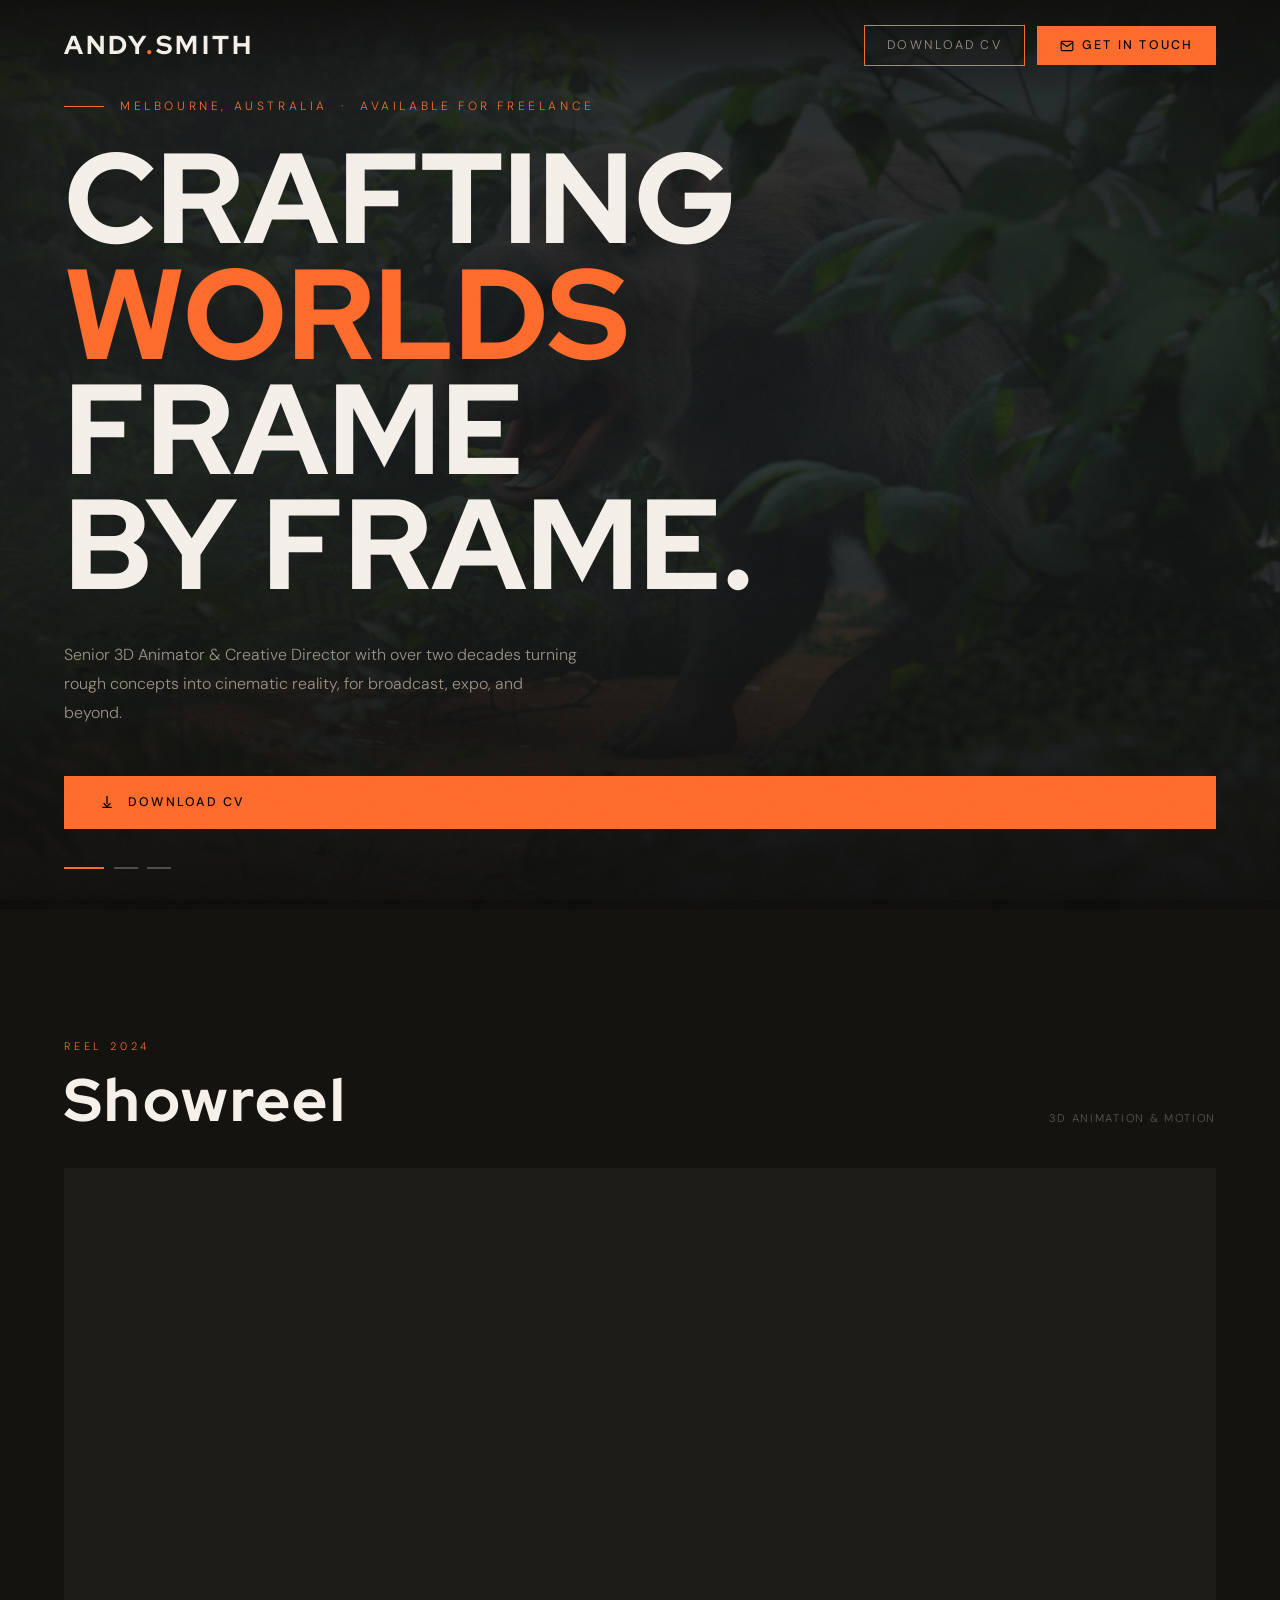
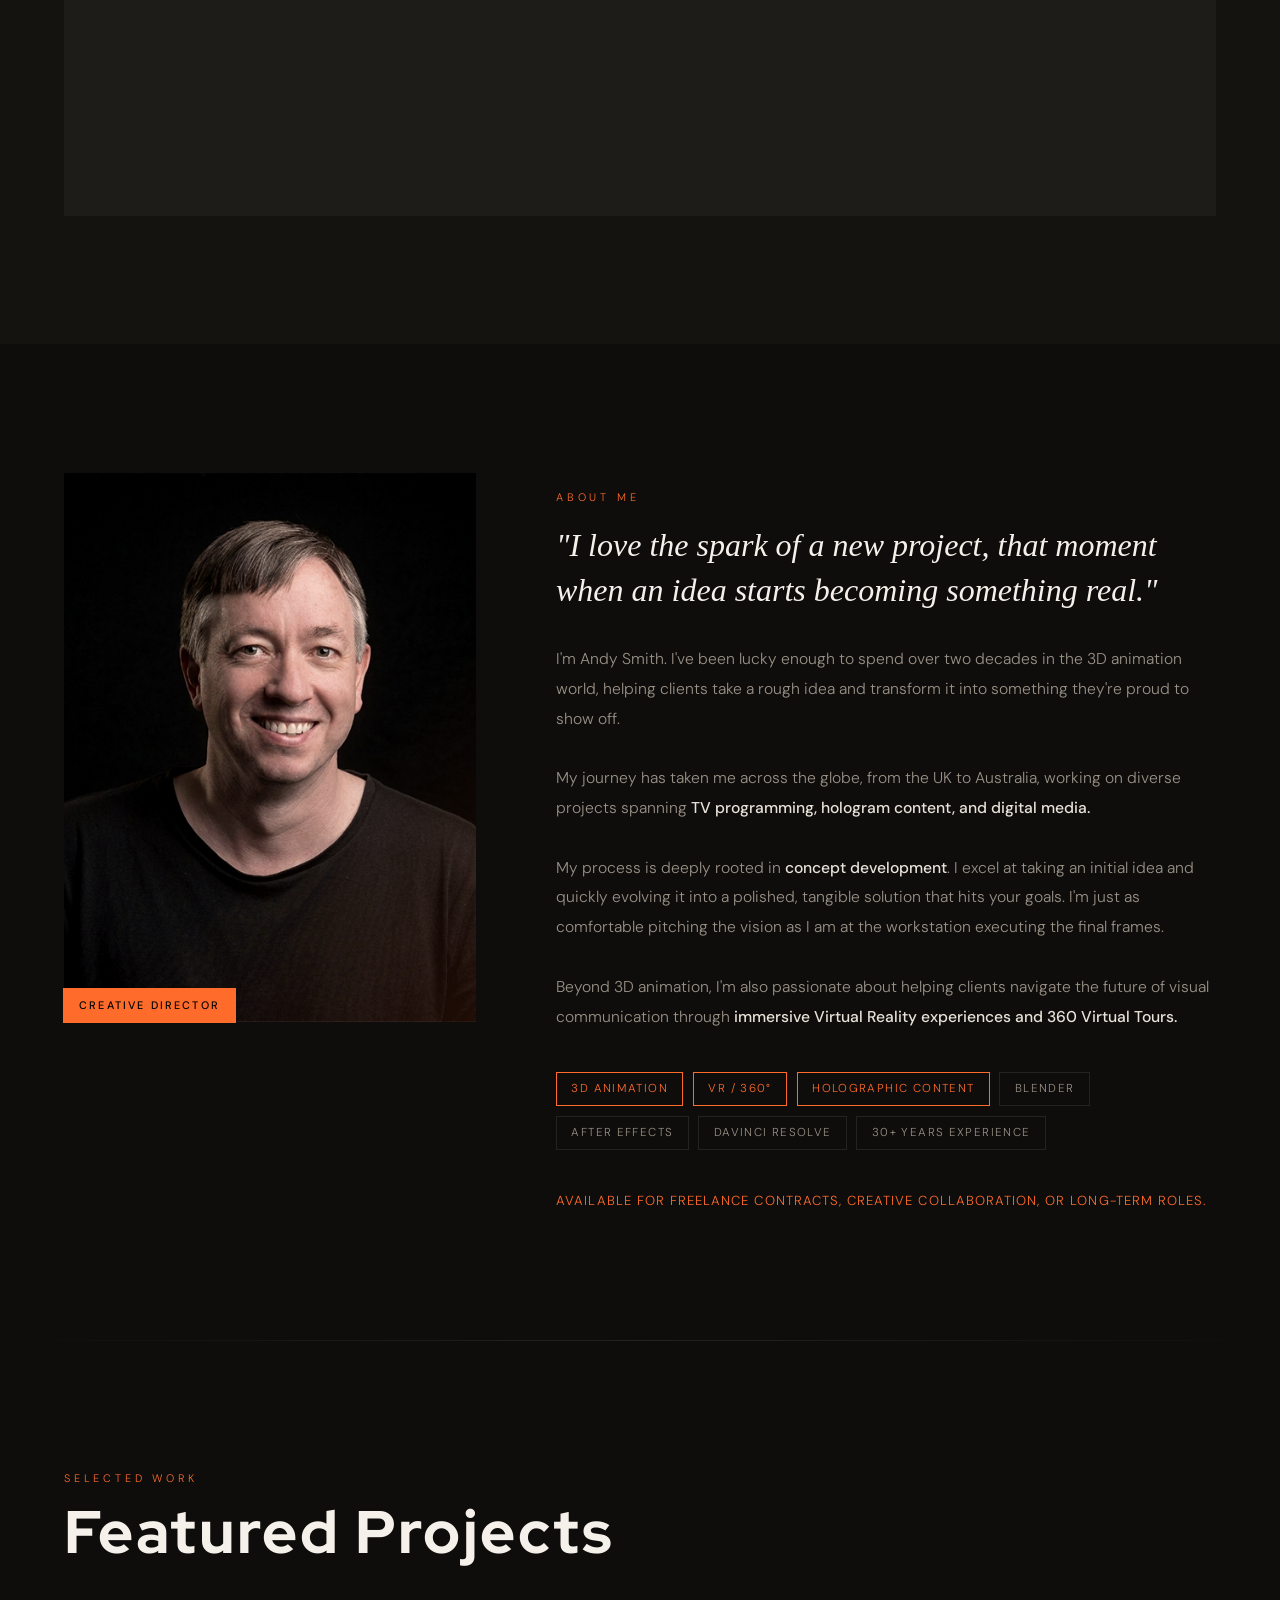
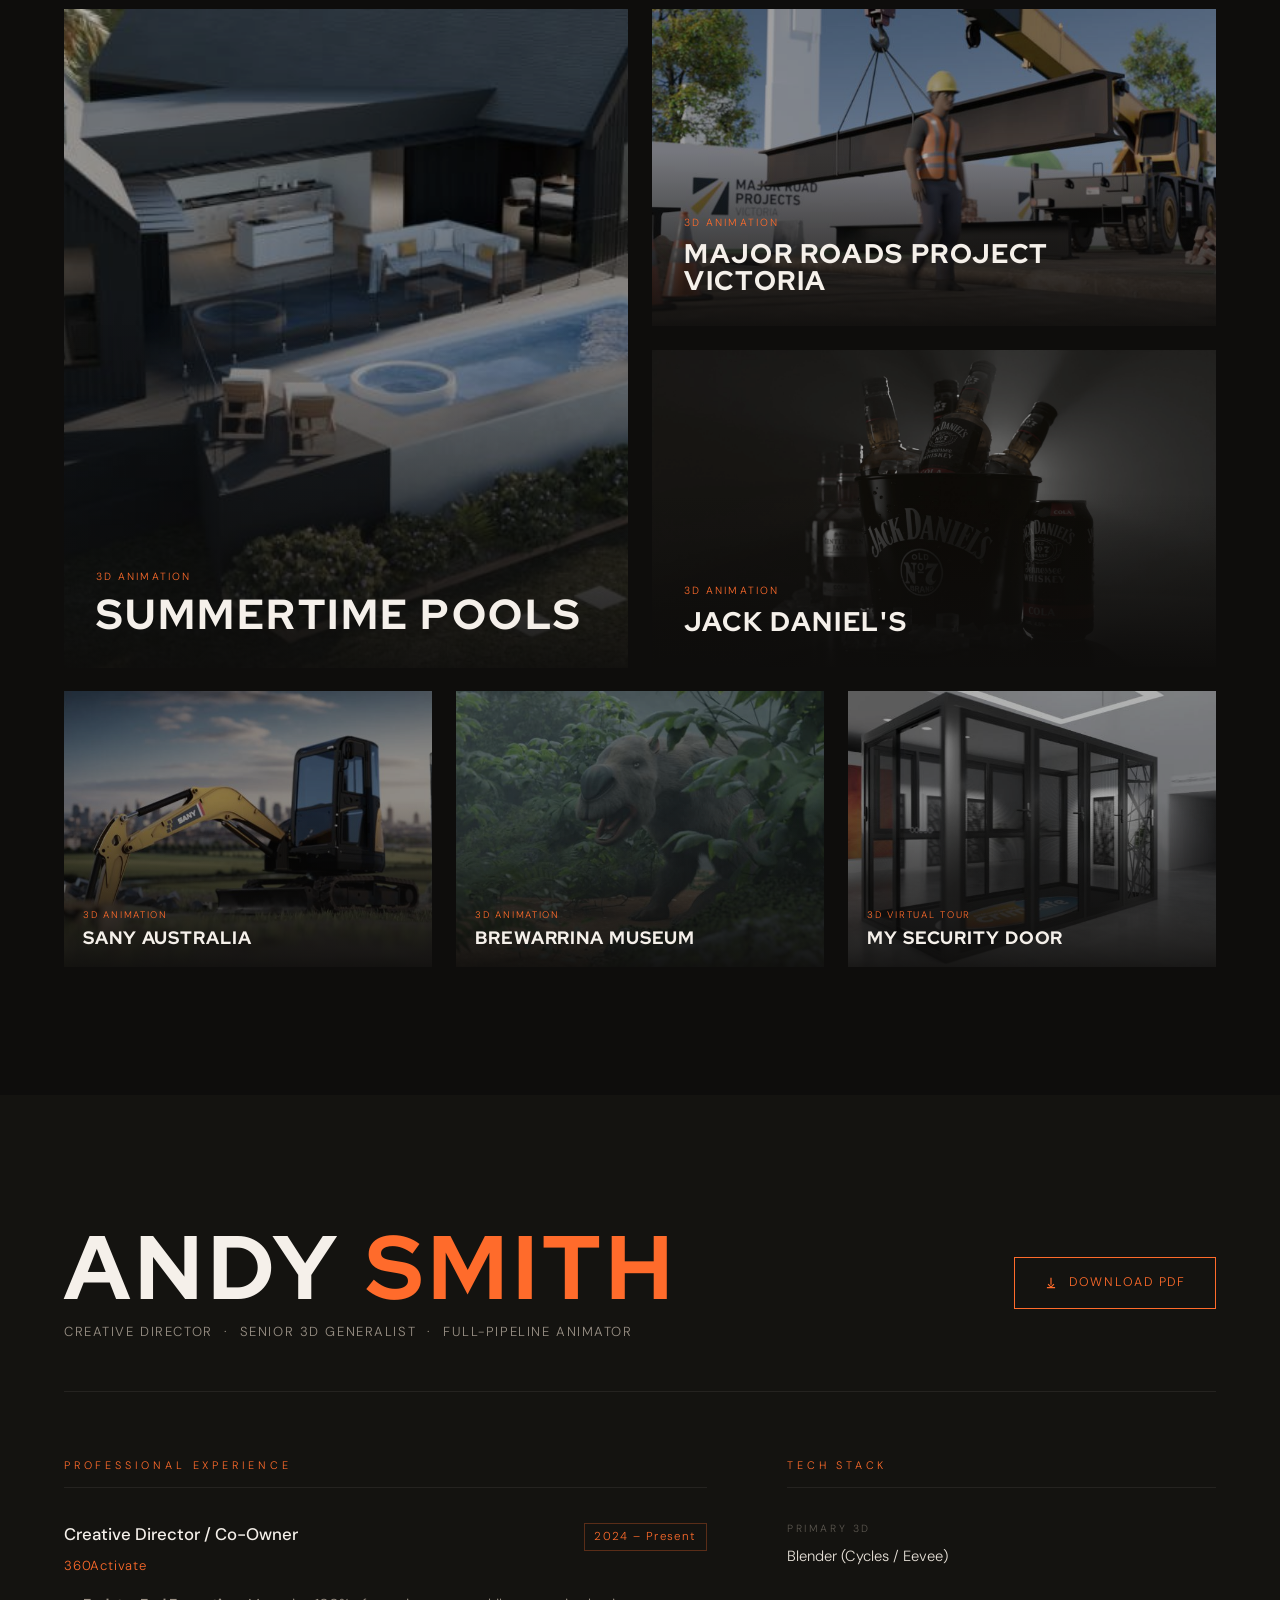
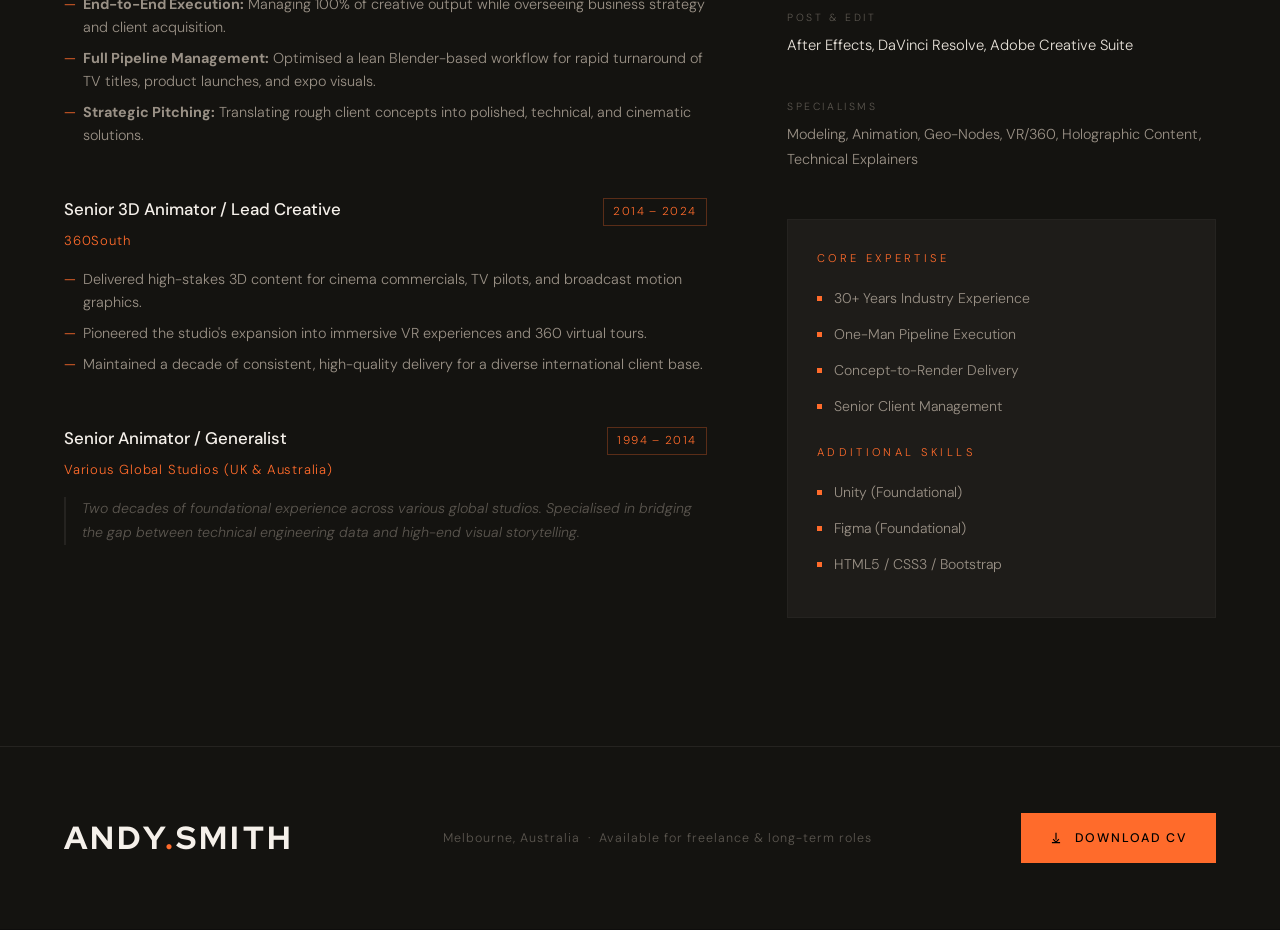
==== index.html @ 833321c1 "Add files via upload" ====
<!DOCTYPE html>
<html lang="en">
<head>
  <meta charset="utf-8">
  <meta name="viewport" content="width=device-width, initial-scale=1.0">
  <title>Andy Smith | Animation</title>
  <meta name="description" content="Senior 3D Animator & Creative Director. Over two decades transforming ideas into cinematic animation.">
  <link rel="preconnect" href="https://fonts.googleapis.com">
  <link href="https://fonts.googleapis.com/css2?family=Red+Hat+Display:ital,wght@0,700;0,800;0,900;1,700;1,800;1,900&family=DM+Sans:ital,wght@0,300;0,400;0,500;1,300&display=swap" rel="stylesheet">
  <style>
    :root {
      --orange: #FF6B2B;
      --orange-dim: #c94e18;
      --orange-glow: rgba(255,107,43,0.18);
      --bg: #0e0d0c;
      --bg2: #141310;
      --bg3: #1a1815;
      --surface: #1e1c19;
      --surface2: #252320;
      --text: #e8e2d9;
      --text-dim: #9a9186;
      --text-faint: #5c5750;
      --white: #f5f0ea;
    }

    *, *::before, *::after { box-sizing: border-box; margin: 0; padding: 0; }

    html { scroll-behavior: smooth; }

    body {
      background: var(--bg);
      color: var(--text);
      font-family: 'DM Sans', sans-serif;
      font-weight: 300;
      line-height: 1.7;
      overflow-x: hidden;
    }

    /* ─── GRAIN OVERLAY ─────────────────────────────────────── */
    body::before {
      content: '';
      position: fixed;
      inset: 0;
      background-image: url("data:image/svg+xml,%3Csvg viewBox='0 0 256 256' xmlns='http://www.w3.org/2000/svg'%3E%3Cfilter id='noise'%3E%3CfeTurbulence type='fractalNoise' baseFrequency='0.9' numOctaves='4' stitchTiles='stitch'/%3E%3C/filter%3E%3Crect width='100%25' height='100%25' filter='url(%23noise)' opacity='1'/%3E%3C/svg%3E");
      background-size: 200px;
      opacity: 0.04;
      pointer-events: none;
      z-index: 9999;
    }

    /* ─── NAV ────────────────────────────────────────────────── */
    nav {
      position: fixed;
      top: 0; left: 0; right: 0;
      z-index: 100;
      display: flex;
      align-items: center;
      justify-content: space-between;
      padding: 1.5rem 4rem;
      background: linear-gradient(to bottom, rgba(14,13,12,0.95) 0%, transparent 100%);
      transition: background 0.4s;
    }

    .nav-logo {
      text-transform: uppercase;
      font-family: 'Red Hat Display', sans-serif;
      font-weight: 800;
      font-size: 1.6rem;
      letter-spacing: 0.12em;
      color: var(--white);
      text-decoration: none;
    }
    .nav-logo span { color: var(--orange); }

    .nav-link {
      font-size: 0.78rem;
      letter-spacing: 0.18em;
      text-transform: uppercase;
      color: var(--text-dim);
      text-decoration: none;
      border: 1px solid var(--orange);
      padding: 0.55rem 1.4rem;
      transition: all 0.3s;
    }
    .nav-link:hover { background: var(--orange); color: #000; }

    .nav-email {
      display: inline-flex;
      align-items: center;
      gap: 0.5rem;
      font-size: 0.78rem;
      letter-spacing: 0.18em;
      text-transform: uppercase;
      background: var(--orange);
      color: #000;
      text-decoration: none;
      padding: 0.55rem 1.4rem;
      transition: all 0.3s;
      font-weight: 500;
    }
    .nav-email:hover { background: var(--white); }
    .nav-email svg { width: 14px; height: 14px; flex-shrink: 0; }

    .nav-right {
      display: flex;
      align-items: center;
      gap: 0.75rem;
    }

    /* ─── HERO ───────────────────────────────────────────────── */
    #hero {
      min-height: 100dvh;
      display: flex;
      flex-direction: column;
      justify-content: flex-end;
      padding: 6rem 4rem 5rem;
      position: relative;
      overflow: hidden;
    }

    .hero-bg-text {
      position: absolute;
      top: 50%;
      left: 50%;
      transform: translate(-50%, -50%);
      font-family: 'Red Hat Display', sans-serif;
      font-weight: 900;
      font-size: clamp(100px, 15vw, 220px);
      -webkit-text-stroke: 1px rgba(255,107,43,0.07);
      white-space: nowrap;
      pointer-events: none;
      user-select: none;
      letter-spacing: 0.02em;
      line-height: 1;
    }

    .hero-eyebrow {
      font-size: 0.75rem;
      letter-spacing: 0.3em;
      text-transform: uppercase;
      color: var(--orange);
      margin-bottom: 1.5rem;
      display: flex;
      align-items: center;
      gap: 1rem;
    }
    .hero-eyebrow::before {
      content: '';
      display: block;
      width: 40px;
      height: 1px;
      background: var(--orange);
    }

    h1.hero-title {
      font-family: 'Red Hat Display', sans-serif;
      font-weight: 800;
      font-size: clamp(38px, 10vw, 148px);
      line-height: 0.9;
      letter-spacing: 0;
      color: var(--white);
      margin-bottom: 2.5rem;
      text-transform: uppercase;
    }
    h1.hero-title em {
      font-family: 'Red Hat Display', sans-serif;
      font-weight: 800;
      font-style: normal;
      color: var(--orange);
      text-transform: uppercase;
    }

    .hero-sub {
      max-width: 520px;
      font-size: 1rem;
      color: var(--text-dim);
      margin-bottom: 3rem;
      line-height: 1.8;
    }

    .hero-cta {
      display: inline-flex;
      align-items: center;
      gap: 0.8rem;
      background: var(--orange);
      color: #000;
      font-size: 0.78rem;
      letter-spacing: 0.18em;
      text-transform: uppercase;
      font-weight: 500;
      text-decoration: none;
      padding: 1rem 2.2rem;
      transition: all 0.3s;
    }
    .hero-cta:hover { background: var(--white); }
    .hero-cta svg { width: 16px; height: 16px; }

    .hero-scroll-hint {
      position: absolute;
      bottom: 2.5rem;
      right: 4rem;
      writing-mode: vertical-rl;
      font-size: 0.68rem;
      letter-spacing: 0.25em;
      text-transform: uppercase;
      color: var(--text-faint);
      display: flex;
      align-items: center;
      gap: 0.8rem;
    }
    .hero-scroll-hint::after {
      content: '';
      display: block;
      width: 1px;
      height: 50px;
      background: linear-gradient(to bottom, var(--text-faint), transparent);
    }

    /* ─── SECTION WRAPPER ────────────────────────────────────── */
    section { position: relative; }

    .section-label {
      font-size: 0.68rem;
      letter-spacing: 0.35em;
      text-transform: uppercase;
      color: var(--orange);
      margin-bottom: 1rem;
    }

    h2.section-title {
      font-family: 'Red Hat Display', sans-serif;
      font-weight: 800;
      font-size: clamp(44px, 6vw, 60px);
      line-height: 0.95;
      letter-spacing: 0.04em;
      color: var(--white);
      margin-bottom: 3rem;
      text-transform: none;
    }

    /* ─── SHOWREEL ───────────────────────────────────────────── */
    #showreel {
      padding: 8rem 4rem;
      background: var(--bg2);
    }

    .showreel-inner {
      max-width: 1200px;
      margin: 0 auto;
    }

    .showreel-header {
      display: flex;
      align-items: flex-end;
      justify-content: space-between;
      margin-bottom: 2.5rem;
      flex-wrap: wrap;
      gap: 1rem;
    }

    .video-frame {
      position: relative;
      aspect-ratio: 16/9;
      background: var(--surface);
      overflow: hidden;
    }
    .video-frame::before {
      content: '';
      position: absolute;
      inset: -1px;
      border: 1px solid rgba(255,107,43,0.25);
      z-index: 2;
      pointer-events: none;
    }
    .video-frame iframe {
      position: absolute;
      inset: 0;
      width: 100%;
      height: 100%;
      border: none;
    }

    .video-corner {
      font-size: 0.7rem;
      letter-spacing: 0.15em;
      color: var(--text-faint);
      text-transform: uppercase;
    }

    /* ─── ABOUT ──────────────────────────────────────────────── */
    #about {
      padding: 8rem 4rem;
      background: var(--bg);
    }

    .about-grid {
      max-width: 1200px;
      margin: 0 auto;
      display: grid;
      grid-template-columns: 1fr 1.6fr;
      gap: 5rem;
      align-items: start;
    }

    .about-img-wrap {
      position: relative;
    }
    .about-img-wrap img {
      width: 100%;
      aspect-ratio: 3/4;
      object-fit: cover;
      display: block;
      filter: grayscale(20%) contrast(1.05);
    }
    .about-img-wrap::after {
      content: '';
      position: absolute;
      inset: 0;
      background: linear-gradient(135deg, transparent 60%, rgba(255,107,43,0.12));
      pointer-events: none;
    }
    .about-img-tag {
      position: absolute;
      bottom: -1px;
      left: -1px;
      background: var(--orange);
      color: #000;
      font-size: 0.68rem;
      letter-spacing: 0.2em;
      text-transform: uppercase;
      font-weight: 500;
      padding: 0.5rem 1rem;
    }

    .about-content { padding-top: 1rem; }

    .about-lead {
      font-family: 'DM Serif Display', serif;
      font-style: italic;
      font-size: clamp(1.4rem, 2.5vw, 2rem);
      color: var(--white);
      line-height: 1.4;
      margin-bottom: 2rem;
    }

    .about-body {
      font-size: 0.98rem;
      color: var(--text-dim);
      line-height: 1.9;
      margin-bottom: 2.5rem;
    }
    .about-body strong { color: var(--text); font-weight: 500; }

    .about-tags {
      display: flex;
      flex-wrap: wrap;
      gap: 0.6rem;
      margin-bottom: 2.5rem;
    }
    .tag {
      font-size: 0.72rem;
      letter-spacing: 0.12em;
      text-transform: uppercase;
      padding: 0.4rem 0.9rem;
      border: 1px solid var(--surface2);
      color: var(--text-dim);
    }
    .tag.accent { border-color: var(--orange); color: var(--orange); }

    /* ─── CV ─────────────────────────────────────────────────── */
    #cv {
      padding: 8rem 4rem;
      background: var(--bg2);
    }

    .cv-inner {
      max-width: 1200px;
      margin: 0 auto;
    }

    .cv-header {
      display: flex;
      align-items: flex-start;
      justify-content: space-between;
      margin-bottom: 4rem;
      padding-bottom: 3rem;
      border-bottom: 1px solid var(--surface2);
      flex-wrap: wrap;
      gap: 2rem;
    }

    .cv-name {
      text-transform: uppercase;
      font-family: 'Red Hat Display', sans-serif;
      font-weight: 800;
      font-size: clamp(52px, 7vw, 96px);
      letter-spacing: 0.06em;
      color: var(--white);
      line-height: 1;
    }
    .cv-name span { color: var(--orange); }

    .cv-subtitle {
      font-size: 0.82rem;
      letter-spacing: 0.12em;
      color: var(--text-dim);
      text-transform: uppercase;
      margin-top: 0.5rem;
    }

    .cv-dl-btn {
      display: inline-flex;
      align-items: center;
      gap: 0.7rem;
      border: 1px solid var(--orange);
      color: var(--orange);
      font-size: 0.78rem;
      letter-spacing: 0.15em;
      text-transform: uppercase;
      text-decoration: none;
      padding: 0.9rem 1.8rem;
      transition: all 0.3s;
      align-self: center;
    }
    .cv-dl-btn:hover { background: var(--orange); color: #000; }

    .cv-grid {
      display: grid;
      grid-template-columns: 1.5fr 1fr;
      gap: 5rem;
    }

    .cv-section-title {
      font-size: 0.68rem;
      letter-spacing: 0.35em;
      text-transform: uppercase;
      color: var(--orange);
      margin-bottom: 2rem;
      padding-bottom: 0.75rem;
      border-bottom: 1px solid var(--surface2);
    }

    .exp-item { margin-bottom: 3rem; }

    .exp-top {
      display: flex;
      align-items: baseline;
      justify-content: space-between;
      gap: 1rem;
      flex-wrap: wrap;
      margin-bottom: 0.25rem;
    }

    .exp-title {
      font-size: 1.05rem;
      font-weight: 500;
      color: var(--white);
    }

    .exp-date {
      font-size: 0.72rem;
      letter-spacing: 0.12em;
      color: var(--orange);
      border: 1px solid rgba(255,107,43,0.3);
      padding: 0.2rem 0.6rem;
      white-space: nowrap;
    }

    .exp-company {
      font-size: 0.82rem;
      color: var(--orange);
      margin-bottom: 1rem;
      letter-spacing: 0.06em;
    }

    .exp-list {
      list-style: none;
      padding: 0;
    }
    .exp-list li {
      font-size: 0.9rem;
      color: var(--text-dim);
      padding-left: 1.2rem;
      position: relative;
      margin-bottom: 0.5rem;
      line-height: 1.6;
    }
    .exp-list li::before {
      content: '—';
      position: absolute;
      left: 0;
      color: var(--orange);
    }

    .exp-note {
      font-size: 0.88rem;
      color: var(--text-faint);
      font-style: italic;
      line-height: 1.7;
      border-left: 2px solid var(--surface2);
      padding-left: 1rem;
    }

    /* Sidebar */
    .skill-group { margin-bottom: 2.5rem; }
    .skill-label {
      font-size: 0.65rem;
      letter-spacing: 0.25em;
      text-transform: uppercase;
      color: var(--text-faint);
      margin-bottom: 0.4rem;
    }
    .skill-val {
      font-size: 0.92rem;
      color: var(--text);
    }

    .core-box {
      background: var(--surface);
      border: 1px solid var(--surface2);
      padding: 1.8rem;
      margin-top: 3rem;
    }
    .core-box-title {
      font-size: 0.7rem;
      letter-spacing: 0.3em;
      text-transform: uppercase;
      color: var(--orange);
      margin-bottom: 1.2rem;
    }
    .core-item {
      display: flex;
      align-items: center;
      gap: 0.75rem;
      font-size: 0.88rem;
      color: var(--text-dim);
      margin-bottom: 0.75rem;
    }
    .core-dot {
      width: 5px;
      height: 5px;
      background: var(--orange);
      flex-shrink: 0;
    }

    /* ─── PROJECTS ───────────────────────────────────────────── */
    #projects {
      padding: 8rem 4rem;
      background: var(--bg);
    }

    .projects-inner { max-width: 1200px; margin: 0 auto; }

    .projects-header {
      display: flex;
      align-items: flex-end;
      justify-content: space-between;
      margin-bottom: 3rem;
      flex-wrap: wrap;
      gap: 1rem;
    }

    .projects-grid {
      display: grid;
      grid-template-columns: 1fr 1fr;
      gap: 1.5rem;
    }

    .project-card {
      position: relative;
      overflow: hidden;
      background: var(--surface);
      cursor: pointer;
      display: block;
      text-decoration: none;
    }

    .project-card:nth-child(1) { grid-row: span 2; }

    .project-card-img {
      width: 100%;
      height: 100%;
      min-height: 280px;
      object-fit: cover;
      display: block;
      transition: transform 0.7s cubic-bezier(0.25, 0.46, 0.45, 0.94),
                  filter 0.5s ease;
      filter: grayscale(30%) brightness(0.75);
    }
    .project-card:nth-child(1) .project-card-img { min-height: 580px; }

    .project-card:hover .project-card-img {
      transform: scale(1.06);
      filter: grayscale(0%) brightness(0.65);
    }

    .project-card-overlay {
      position: absolute;
      inset: 0;
      background: linear-gradient(to top, rgba(14,13,12,0.92) 0%, transparent 55%);
      transition: opacity 0.4s;
    }

    .project-card:hover .project-card-overlay {
      background: linear-gradient(to top, rgba(14,13,12,0.96) 0%, rgba(14,13,12,0.2) 60%);
    }

    .project-card-body {
      position: absolute;
      bottom: 0; left: 0; right: 0;
      padding: 2rem;
    }

    .project-card-tag {
      font-size: 0.65rem;
      letter-spacing: 0.2em;
      text-transform: uppercase;
      color: var(--orange);
      margin-bottom: 0.5rem;
    }

    .project-card-title {
      text-transform: uppercase;
      font-family: 'Red Hat Display', sans-serif;
      font-weight: 800;
      font-size: 1.7rem;
      letter-spacing: 0.06em;
      color: var(--white);
      line-height: 1;
    }
    .project-card:nth-child(1) .project-card-title {
      text-transform: uppercase; font-size: 2.6rem; }

    .project-card-arrow {
      position: absolute;
      top: 1.5rem;
      right: 1.5rem;
      width: 36px;
      height: 36px;
      border: 1px solid rgba(255,255,255,0.2);
      display: flex;
      align-items: center;
      justify-content: center;
      opacity: 0;
      transform: translateY(8px);
      transition: all 0.3s;
      color: var(--white);
    }
    .project-card:hover .project-card-arrow {
      opacity: 1;
      transform: translateY(0);
    }

    /* Second row projects (non-featured) */
    .projects-grid-lower {
      display: grid;
      grid-template-columns: repeat(3, 1fr);
      gap: 1.5rem;
      margin-top: 1.5rem;
    }

    .project-card-sm {
      position: relative;
      overflow: hidden;
      background: var(--surface);
      cursor: pointer;
      display: block;
      text-decoration: none;
    }

    .project-card-sm-img {
      width: 100%;
      aspect-ratio: 4/3;
      object-fit: cover;
      display: block;
      transition: transform 0.6s ease, filter 0.5s ease;
      filter: grayscale(30%) brightness(0.7);
    }
    .project-card-sm:hover .project-card-sm-img {
      transform: scale(1.07);
      filter: grayscale(0%) brightness(0.6);
    }
    .project-card-sm-overlay {
      position: absolute;
      inset: 0;
      background: linear-gradient(to top, rgba(14,13,12,0.9) 0%, transparent 60%);
    }
    .project-card-sm-body {
      position: absolute;
      bottom: 0; left: 0; right: 0;
      padding: 1.2rem;
    }
    .project-card-sm-tag {
      font-size: 0.6rem;
      letter-spacing: 0.18em;
      text-transform: uppercase;
      color: var(--orange);
      margin-bottom: 0.3rem;
    }
    .project-card-sm-title {
      text-transform: uppercase;
      font-family: 'Red Hat Display', sans-serif;
      font-weight: 800;
      font-size: 1.1rem;
      letter-spacing: 0.05em;
      color: var(--white);
      line-height: 1.1;
    }

    /* ─── FOOTER ─────────────────────────────────────────────── */
    footer {
      background: var(--bg2);
      border-top: 1px solid var(--surface2);
      padding: 4rem;
      display: flex;
      align-items: center;
      justify-content: space-between;
      flex-wrap: wrap;
      gap: 2rem;
    }

    .footer-logo {
      text-transform: uppercase;
      font-family: 'Red Hat Display', sans-serif;
      font-weight: 800;
      font-size: 2rem;
      letter-spacing: 0.1em;
      color: var(--white);
    }
    .footer-logo span { color: var(--orange); }

    .footer-note {
      font-size: 0.78rem;
      letter-spacing: 0.08em;
      color: var(--text-faint);
    }

    .footer-cta {
      display: inline-flex;
      align-items: center;
      gap: 0.7rem;
      background: var(--orange);
      color: #000;
      font-size: 0.78rem;
      letter-spacing: 0.15em;
      text-transform: uppercase;
      font-weight: 500;
      text-decoration: none;
      padding: 0.9rem 1.8rem;
      transition: all 0.3s;
    }
    .footer-cta:hover { background: var(--white); }

    /* ─── DIVIDER ────────────────────────────────────────────── */
    .divider-line {
      width: 100%;
      height: 1px;
      background: linear-gradient(to right, transparent, var(--surface2), transparent);
    }

    /* ─── ANIMATIONS ─────────────────────────────────────────── */
    @keyframes fadeUp {
      from { opacity: 0; transform: translateY(30px); }
      to   { opacity: 1; transform: translateY(0); }
    }
    .fade-up { animation: fadeUp 0.9s cubic-bezier(0.22,1,0.36,1) both; }
    .delay-1 { animation-delay: 0.15s; }
    .delay-2 { animation-delay: 0.3s; }
    .delay-3 { animation-delay: 0.45s; }
    .delay-4 { animation-delay: 0.6s; }

    /* ─── RESPONSIVE ─────────────────────────────────────────── */
    @media (max-width: 900px) {
      nav { padding: 1.2rem 1.5rem; }
      #hero, #showreel, #about, #cv, #projects { padding-left: 1.5rem; padding-right: 1.5rem; }
      .about-grid { grid-template-columns: 1fr; gap: 2.5rem; }
      .cv-grid { grid-template-columns: 1fr; }
      .projects-grid { grid-template-columns: 1fr; }
      .project-card:nth-child(1) { grid-row: span 1; }
      .project-card:nth-child(1) .project-card-img { min-height: 280px; }
      .project-card:nth-child(1) .project-card-title {
      text-transform: uppercase; font-size: 2rem; }
      .projects-grid-lower { grid-template-columns: 1fr 1fr; }
      footer { padding: 2.5rem 1.5rem; }
    }

    @media (max-width: 600px) {
      .projects-grid-lower { grid-template-columns: 1fr; }
      .cv-header { flex-direction: column; }
      .nav-link { display: none; }
      .nav-email span { display: none; }
      .nav-email { padding: 0.55rem 0.7rem; gap: 0; }
    }
    /* ─── HERO CAROUSEL ──────────────────────────────────────── */
    .hero-carousel {
      position: absolute;
      inset: 0;
      z-index: 0;
    }

    .hero-slide {
      position: absolute;
      inset: 0;
      background-size: cover;
      background-position: center;
      opacity: 0;
      transform: scale(1.04);
      transition: opacity 1.6s cubic-bezier(0.4, 0, 0.2, 1),
                  transform 6s cubic-bezier(0.4, 0, 0.2, 1);
      will-change: opacity, transform;
    }

    .hero-slide.active {
      opacity: 0.5;
      transform: scale(1);
    }

    .hero-slide.leaving {
      opacity: 0;
      transform: scale(0.98);
      transition: opacity 1.6s cubic-bezier(0.4, 0, 0.2, 1),
                  transform 1.6s cubic-bezier(0.4, 0, 0.2, 1);
    }

    .hero-overlay {
      position: absolute;
      inset: 0;
      z-index: 1;
      background:
        linear-gradient(to top, rgba(14,13,12,0.95) 0%, rgba(14,13,12,0.3) 50%, rgba(14,13,12,0.5) 100%),
        linear-gradient(to right, rgba(14,13,12,0.4) 0%, transparent 60%);
    }

    /* Ensure hero content sits above carousel */
    #hero .hero-eyebrow,
    #hero .hero-title,
    #hero .hero-sub,
    #hero .hero-cta,
    #hero .hero-scroll-hint {
      position: relative;
      z-index: 2;
    }

    /* Carousel dots */
    .hero-dots {
      position: absolute;
      bottom: 2.5rem;
      left: 4rem;
      display: flex;
      gap: 0.6rem;
      z-index: 3;
    }
    .hero-dot {
      width: 24px;
      height: 2px;
      background: rgba(255,255,255,0.25);
      cursor: pointer;
      transition: background 0.4s, width 0.4s;
    }
    .hero-dot.active {
      background: var(--orange);
      width: 40px;
    }

  </style>
</head>
<body>

  <!-- NAV -->
  <nav>
    <a class="nav-logo" href="#">ANDY<span>.</span>SMITH</a>
    <div class="nav-right">
      <a class="nav-link" href="Andy_Smith_CV.pdf">Download CV</a>
      <a class="nav-email" href="mailto:crazyfoxanimation@gmail.com">
        <svg viewBox="0 0 24 24" fill="none" stroke="currentColor" stroke-width="2"><path d="M4 4h16c1.1 0 2 .9 2 2v12c0 1.1-.9 2-2 2H4c-1.1 0-2-.9-2-2V6c0-1.1.9-2 2-2z"/><polyline points="22,6 12,13 2,6"/></svg>
        <span>Get in Touch</span>
      </a>
    </div>
  </nav>

  <!-- HERO -->
  <section id="hero">
    <div class="hero-carousel">
      <div class="hero-slide active" style="background-image: url('assets/img/hero_a.webp')"></div>
      <div class="hero-slide" style="background-image: url('assets/img/hero_b.webp')"></div>
      <div class="hero-slide" style="background-image: url('assets/img/hero_c.webp')"></div>
    </div>
    <div class="hero-overlay"></div>

    <div class="hero-eyebrow fade-up">Melbourne, Australia &nbsp;·&nbsp; Available for freelance</div>
    <h1 class="hero-title fade-up delay-1">
      Crafting<br><em>worlds</em><br>frame<br>by frame.
    </h1>
    <p class="hero-sub fade-up delay-2">
      Senior 3D Animator &amp; Creative Director with over two decades turning rough concepts into cinematic reality, for broadcast, expo, and beyond.
    </p>
    <a href="Andy_Smith_CV.pdf" class="hero-cta fade-up delay-3">
      <svg viewBox="0 0 24 24" fill="none" stroke="currentColor" stroke-width="2"><path d="M12 3v12M7 14l5 5 5-5M5 20h14"/></svg>
      Download CV
    </a>

    <div class="hero-dots">
      <div class="hero-dot active" onclick="goToSlide(0)"></div>
      <div class="hero-dot" onclick="goToSlide(1)"></div>
      <div class="hero-dot" onclick="goToSlide(2)"></div>
    </div>
  </section>

  <!-- SHOWREEL -->
  <section id="showreel">
    <div class="showreel-inner">
      <div class="showreel-header">
        <div>
          <div class="section-label">Reel 2024</div>
          <h2 class="section-title" style="margin-bottom:0">Showreel</h2>
        </div>
        <div class="video-corner">3D Animation &amp; Motion</div>
      </div>
      <div class="video-frame">
        <iframe src="https://player.vimeo.com/video/1165237565" allowfullscreen></iframe>
      </div>
    </div>
  </section>

  <!-- ABOUT -->
  <section id="about">
    <div class="about-grid">
      <div class="about-img-wrap">
        <img src="assets/img/andy-smith.jpg" alt="Andy Smith">
        <div class="about-img-tag">Creative Director</div>
      </div>
      <div class="about-content">
        <div class="section-label">About Me</div>
        <p class="about-lead">
          "I love the spark of a new project, that moment when an idea starts becoming something real."
        </p>
        <p class="about-body">
          I'm Andy Smith. I've been lucky enough to spend over two decades in the 3D animation world, helping clients take a rough idea and transform it into something they're proud to show off.<br><br>
          My journey has taken me across the globe, from the UK to Australia, working on diverse projects spanning <strong>TV programming, hologram content, and digital media.</strong><br><br>
          My process is deeply rooted in <strong>concept development</strong>. I excel at taking an initial idea and quickly evolving it into a polished, tangible solution that hits your goals. I'm just as comfortable pitching the vision as I am at the workstation executing the final frames.<br><br>
          Beyond 3D animation, I'm also passionate about helping clients navigate the future of visual communication through <strong>immersive Virtual Reality experiences and 360 Virtual Tours.</strong>
        </p>
        <div class="about-tags">
          <span class="tag accent">3D Animation</span>
          <span class="tag accent">VR / 360°</span>
          <span class="tag accent">Holographic Content</span>
          <span class="tag">Blender</span>
          <span class="tag">After Effects</span>
          <span class="tag">DaVinci Resolve</span>
          <span class="tag">30+ Years Experience</span>
        </div>
        <p style="font-size:0.82rem; letter-spacing:0.08em; color:var(--orange); text-transform:uppercase;">
          Available for freelance contracts, creative collaboration, or long-term roles.
        </p>
      </div>
    </div>
  </section>

  <div class="divider-line"></div>

  <!-- PROJECTS -->
  <section id="projects">
    <div class="projects-inner">
      <div class="projects-header">
        <div>
          <div class="section-label">Selected Work</div>
          <h2 class="section-title" style="margin-bottom:0">Featured Projects</h2>
        </div>
      </div>

      <!-- Main 2-col grid: featured left (tall) + 2 right -->
      <div class="projects-grid">
        <!-- Featured large -->
        <a class="project-card" href="portfolio-summertime.html">
          <img class="project-card-img" src="assets/img/portfolio_images/summertime/summertime.jpg" alt="Summertime Pools">
          <div class="project-card-overlay"></div>
          <div class="project-card-body">
            <div class="project-card-tag">3D Animation</div>
            <div class="project-card-title">Summertime Pools</div>
          </div>
          <div class="project-card-arrow">
            <svg width="14" height="14" viewBox="0 0 24 24" fill="none" stroke="currentColor" stroke-width="2"><path d="M7 17L17 7M7 7h10v10"/></svg>
          </div>
        </a>

        <!-- Right column -->
        <a class="project-card" href="portfolio-mrpv.html">
          <img class="project-card-img" src="assets/img/portfolio_images/majorroads.jpg" alt="Major Roads">
          <div class="project-card-overlay"></div>
          <div class="project-card-body">
            <div class="project-card-tag">3D Animation</div>
            <div class="project-card-title">Major Roads Project Victoria</div>
          </div>
          <div class="project-card-arrow">
            <svg width="14" height="14" viewBox="0 0 24 24" fill="none" stroke="currentColor" stroke-width="2"><path d="M7 17L17 7M7 7h10v10"/></svg>
          </div>
        </a>

        <a class="project-card" href="portfolio-jd.html">
          <img class="project-card-img" src="assets/img/portfolio_images/jd2.jpg" alt="Jack Daniels">
          <div class="project-card-overlay"></div>
          <div class="project-card-body">
            <div class="project-card-tag">3D Animation</div>
            <div class="project-card-title">Jack Daniel's</div>
          </div>
          <div class="project-card-arrow">
            <svg width="14" height="14" viewBox="0 0 24 24" fill="none" stroke="currentColor" stroke-width="2"><path d="M7 17L17 7M7 7h10v10"/></svg>
          </div>
        </a>
      </div>

      <!-- Lower row: 3 smaller -->
      <div class="projects-grid-lower">
        <a class="project-card-sm" href="portfolio-sany.html">
          <img class="project-card-sm-img" src="assets/img/portfolio_images/digout0003.jpg" alt="Sany Australia">
          <div class="project-card-sm-overlay"></div>
          <div class="project-card-sm-body">
            <div class="project-card-sm-tag">3D Animation</div>
            <div class="project-card-sm-title">Sany Australia</div>
          </div>
        </a>
        <a class="project-card-sm" href="portfolio-brewarrina.html">
          <img class="project-card-sm-img" src="assets/img/portfolio_images/dippy.jpg" alt="Brewarrina Museum">
          <div class="project-card-sm-overlay"></div>
          <div class="project-card-sm-body">
            <div class="project-card-sm-tag">3D Animation</div>
            <div class="project-card-sm-title">Brewarrina Museum</div>
          </div>
        </a>
        <a class="project-card-sm" href="portfolio-msd.html">
          <img class="project-card-sm-img" src="assets/img/portfolio_images/msd.jpg" alt="My Security Door">
          <div class="project-card-sm-overlay"></div>
          <div class="project-card-sm-body">
            <div class="project-card-sm-tag">3D Virtual Tour</div>
            <div class="project-card-sm-title">My Security Door</div>
          </div>
        </a>
      </div>
    </div>
  </section>

  <!-- CV -->
  <section id="cv">
    <div class="cv-inner">
      <div class="cv-header">
        <div>
          <div class="cv-name">ANDY <span>SMITH</span></div>
          <div class="cv-subtitle">Creative Director &nbsp;·&nbsp; Senior 3D Generalist &nbsp;·&nbsp; Full-Pipeline Animator</div>
        </div>
        <a href="Andy_Smith_CV.pdf" class="cv-dl-btn">
          <svg width="14" height="14" viewBox="0 0 24 24" fill="none" stroke="currentColor" stroke-width="2"><path d="M12 3v12M7 14l5 5 5-5M5 20h14"/></svg>
          Download PDF
        </a>
      </div>

      <div class="cv-grid">
        <!-- Experience -->
        <div>
          <div class="cv-section-title">Professional Experience</div>

          <div class="exp-item">
            <div class="exp-top">
              <div class="exp-title">Creative Director / Co-Owner</div>
              <div class="exp-date">2024 – Present</div>
            </div>
            <div class="exp-company">360Activate</div>
            <ul class="exp-list">
              <li><strong>End-to-End Execution:</strong> Managing 100% of creative output while overseeing business strategy and client acquisition.</li>
              <li><strong>Full Pipeline Management:</strong> Optimised a lean Blender-based workflow for rapid turnaround of TV titles, product launches, and expo visuals.</li>
              <li><strong>Strategic Pitching:</strong> Translating rough client concepts into polished, technical, and cinematic solutions.</li>
            </ul>
          </div>

          <div class="exp-item">
            <div class="exp-top">
              <div class="exp-title">Senior 3D Animator / Lead Creative</div>
              <div class="exp-date">2014 – 2024</div>
            </div>
            <div class="exp-company">360South</div>
            <ul class="exp-list">
              <li>Delivered high-stakes 3D content for cinema commercials, TV pilots, and broadcast motion graphics.</li>
              <li>Pioneered the studio's expansion into immersive VR experiences and 360 virtual tours.</li>
              <li>Maintained a decade of consistent, high-quality delivery for a diverse international client base.</li>
            </ul>
          </div>

          <div class="exp-item">
            <div class="exp-top">
              <div class="exp-title">Senior Animator / Generalist</div>
              <div class="exp-date">1994 – 2014</div>
            </div>
            <div class="exp-company">Various Global Studios (UK &amp; Australia)</div>
            <p class="exp-note">
              Two decades of foundational experience across various global studios. Specialised in bridging the gap between technical engineering data and high-end visual storytelling.
            </p>
          </div>
        </div>

        <!-- Sidebar -->
        <div>
          <div class="cv-section-title">Tech Stack</div>
          <div class="skill-group">
            <div class="skill-label">Primary 3D</div>
            <div class="skill-val">Blender (Cycles / Eevee)</div>
          </div>
          <div class="skill-group">
            <div class="skill-label">Post &amp; Edit</div>
            <div class="skill-val">After Effects, DaVinci Resolve, Adobe Creative Suite</div>
          </div>
          <div class="skill-group">
            <div class="skill-label">Specialisms</div>
            <div class="skill-val" style="color:var(--text-dim); font-size:0.9rem;">Modeling, Animation, Geo-Nodes, VR/360, Holographic Content, Technical Explainers</div>
          </div>

          <div class="core-box">
            <div class="core-box-title">Core Expertise</div>
            <div class="core-item"><div class="core-dot"></div>30+ Years Industry Experience</div>
            <div class="core-item"><div class="core-dot"></div>One-Man Pipeline Execution</div>
            <div class="core-item"><div class="core-dot"></div>Concept-to-Render Delivery</div>
            <div class="core-item"><div class="core-dot"></div>Senior Client Management</div>

            <div class="core-box-title" style="margin-top:1.5rem;">Additional Skills</div>
            <div class="core-item"><div class="core-dot"></div>Unity (Foundational)</div>
            <div class="core-item"><div class="core-dot"></div>Figma (Foundational)</div>
            <div class="core-item"><div class="core-dot"></div>HTML5 / CSS3 / Bootstrap</div>
          </div>
        </div>
      </div>
    </div>
  </section>

  <!-- FOOTER -->
  <footer>
    <div class="footer-logo">ANDY<span>.</span>SMITH</div>
    <div class="footer-note">Melbourne, Australia &nbsp;·&nbsp; Available for freelance &amp; long-term roles</div>
    <a href="Andy_Smith_CV.pdf" class="footer-cta">
      <svg width="14" height="14" viewBox="0 0 24 24" fill="none" stroke="currentColor" stroke-width="2"><path d="M12 3v12M7 14l5 5 5-5M5 20h14"/></svg>
      Download CV
    </a>
  </footer>

  <script>
    // ─── HERO CAROUSEL ────────────────────────────────────────
    const slides = document.querySelectorAll('.hero-slide');
    const dots   = document.querySelectorAll('.hero-dot');
    let current  = 0;
    let timer;

    function goToSlide(index) {
      const prev = current;
      slides[prev].classList.remove('active');
      slides[prev].classList.add('leaving');
      dots[prev].classList.remove('active');
      setTimeout(() => slides[prev].classList.remove('leaving'), 1800);
      current = index;
      slides[current].classList.add('active');
      dots[current].classList.add('active');
      resetTimer();
    }

    function nextSlide() {
      goToSlide((current + 1) % slides.length);
    }

    function resetTimer() {
      clearInterval(timer);
      timer = setInterval(nextSlide, 5000);
    }

    resetTimer();

    const style = document.createElement('style');
    style.textContent = `
      .reveal-up, .reveal-left, .reveal-fade {
        opacity: 0;
        transition: opacity 0.9s cubic-bezier(0.22, 1, 0.36, 1),
                    transform 0.9s cubic-bezier(0.22, 1, 0.36, 1);
        will-change: opacity, transform;
      }
      .reveal-up   { transform: translateY(36px); }
      .reveal-left { transform: translateX(-32px); }
      .reveal-fade { transform: none; }
      .reveal-up.in, .reveal-left.in, .reveal-fade.in {
        opacity: 1; transform: none;
      }
      .projects-grid .project-card:nth-child(2) { transition-delay: 0.1s !important; }
      .projects-grid .project-card:nth-child(3) { transition-delay: 0.2s !important; }
      .projects-grid-lower .project-card-sm:nth-child(2) { transition-delay: 0.12s !important; }
      .projects-grid-lower .project-card-sm:nth-child(3) { transition-delay: 0.24s !important; }
      .exp-item:nth-child(2) { transition-delay: 0.12s !important; }
      .exp-item:nth-child(3) { transition-delay: 0.24s !important; }
      .about-tags .tag {
        opacity: 0; transform: translateY(12px);
        transition: opacity 0.5s ease, transform 0.5s ease;
      }
      .about-tags.in .tag { opacity: 1; transform: none; }
      .about-tags.in .tag:nth-child(1) { transition-delay: 0.05s; }
      .about-tags.in .tag:nth-child(2) { transition-delay: 0.12s; }
      .about-tags.in .tag:nth-child(3) { transition-delay: 0.19s; }
      .about-tags.in .tag:nth-child(4) { transition-delay: 0.26s; }
      .about-tags.in .tag:nth-child(5) { transition-delay: 0.33s; }
      .about-tags.in .tag:nth-child(6) { transition-delay: 0.40s; }
      .about-tags.in .tag:nth-child(7) { transition-delay: 0.47s; }
    `;
    document.head.appendChild(style);

    const targets = [
      ['.section-label',    'reveal-up'],
      ['h2.section-title',  'reveal-up'],
      ['.showreel-header',  'reveal-up'],
      ['.video-frame',      'reveal-up'],
      ['.about-img-wrap',   'reveal-left'],
      ['.about-lead',       'reveal-up'],
      ['.about-body',       'reveal-up'],
      ['.about-tags',       'reveal-up'],
      ['.cv-header',        'reveal-up'],
      ['.exp-item',         'reveal-up'],
      ['.skill-group',      'reveal-up'],
      ['.core-box',         'reveal-up'],
      ['.projects-header',  'reveal-up'],
      ['.project-card',     'reveal-up'],
      ['.project-card-sm',  'reveal-up'],
      ['footer',            'reveal-fade'],
    ];

    targets.forEach(([sel, cls]) => {
      document.querySelectorAll(sel).forEach(el => el.classList.add(cls));
    });

    const observer = new IntersectionObserver(entries => {
      entries.forEach(entry => {
        if (entry.isIntersecting) {
          entry.target.classList.add('in');
          observer.unobserve(entry.target);
        }
      });
    }, { threshold: 0.1, rootMargin: '0px 0px -40px 0px' });

    document.querySelectorAll('.reveal-up, .reveal-left, .reveal-fade')
      .forEach(el => observer.observe(el));

    // Parallax on hero ghost text
    const bgText = document.querySelector('.hero-bg-text');
    if (bgText) {
      window.addEventListener('scroll', () => {
        bgText.style.transform = `translate(-50%, calc(-50% + ${window.scrollY * 0.2}px))`;
      }, { passive: true });
    }

    // Nav solidifies on scroll
    const nav = document.querySelector('nav');
    window.addEventListener('scroll', () => {
      if (window.scrollY > 60) {
        nav.style.background = 'rgba(14,13,12,0.97)';
        nav.style.backdropFilter = 'blur(12px)';
      } else {
        nav.style.background = 'linear-gradient(to bottom, rgba(14,13,12,0.95) 0%, transparent 100%)';
        nav.style.backdropFilter = 'none';
      }
    }, { passive: true });
  </script>
</body>
</html>
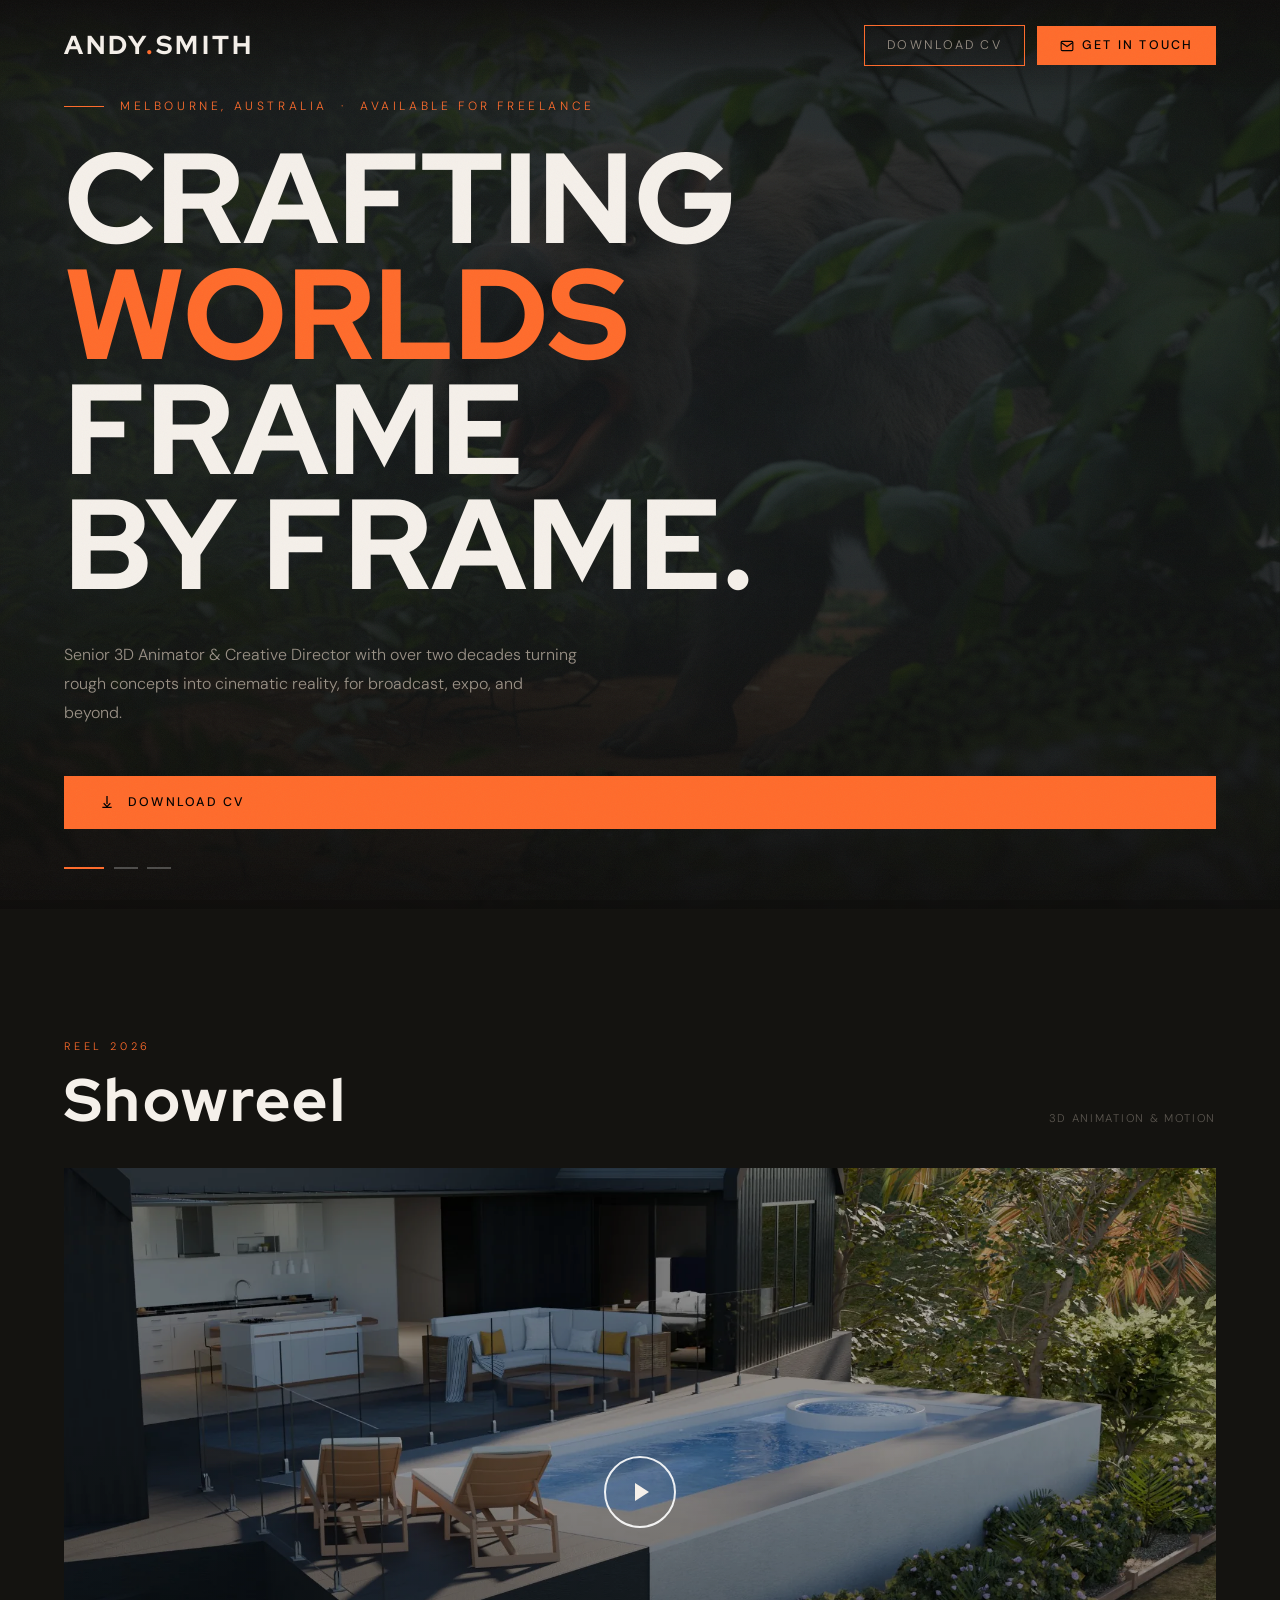
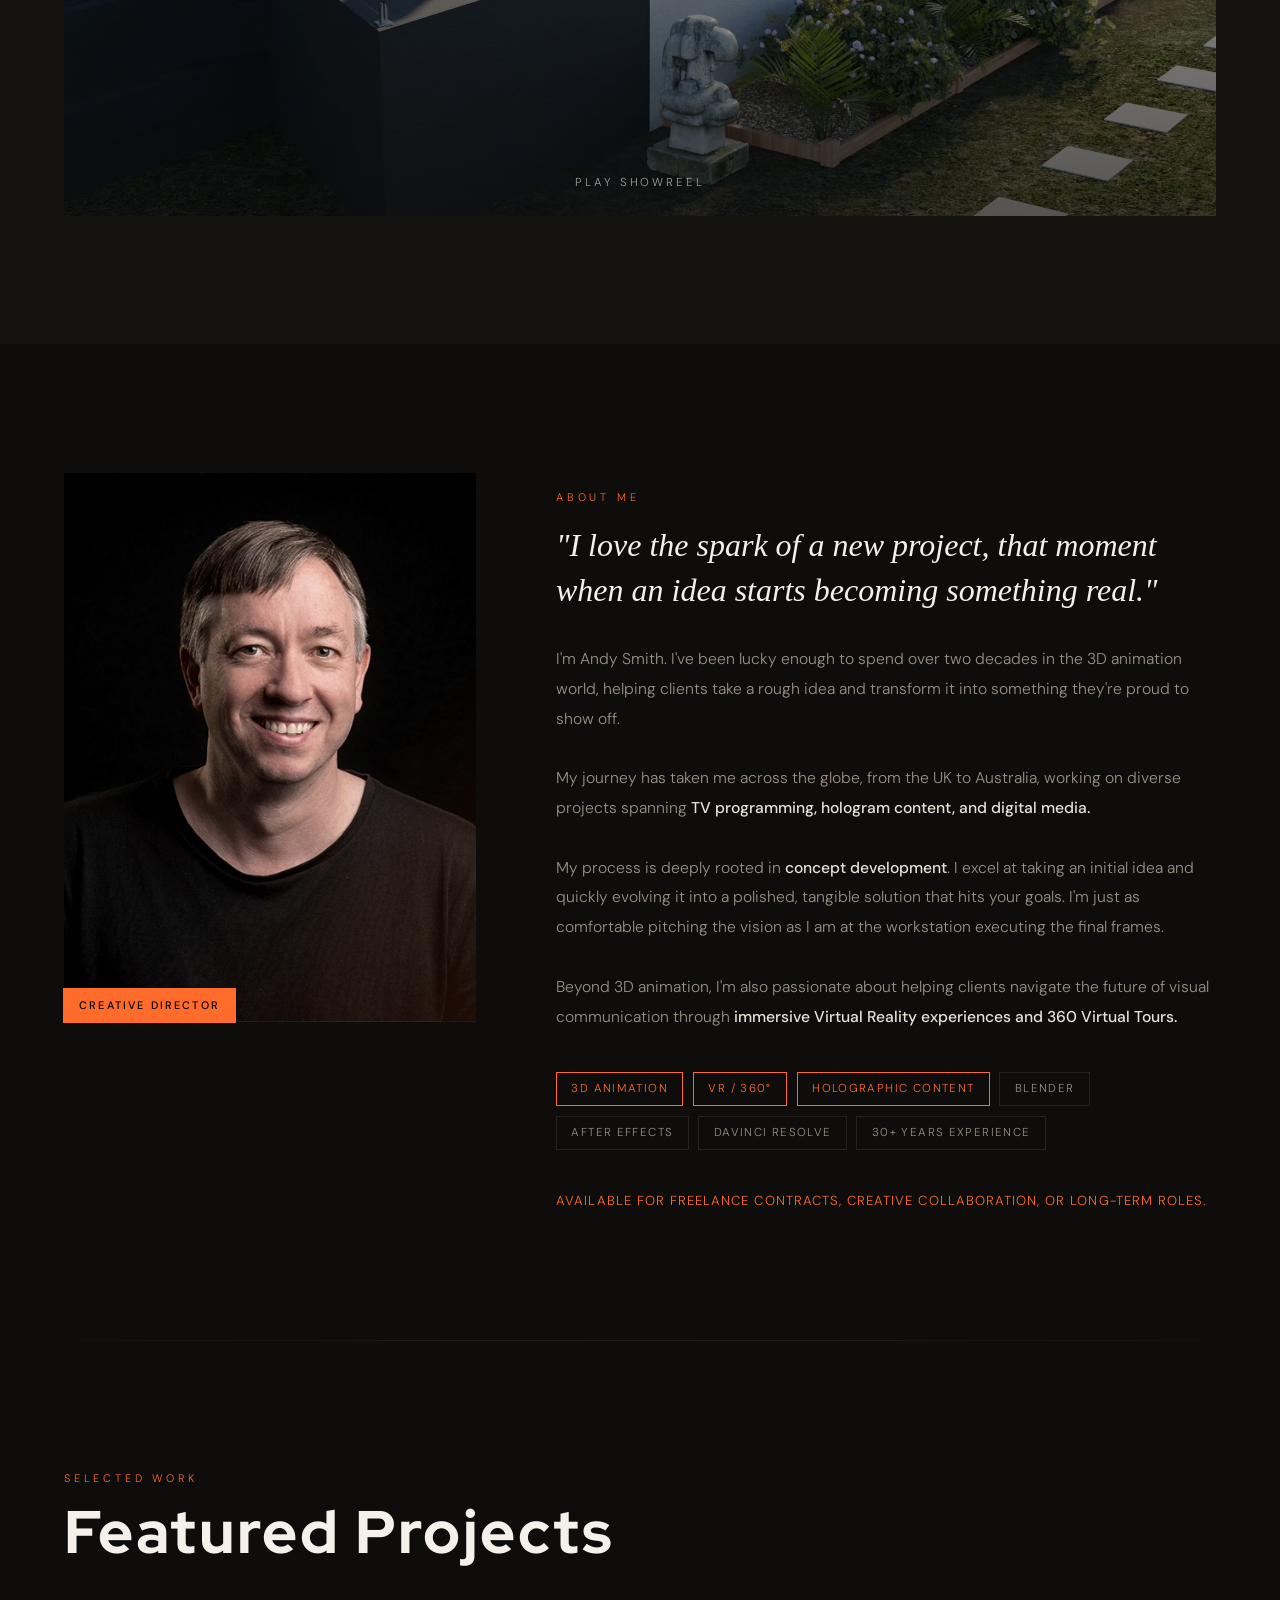
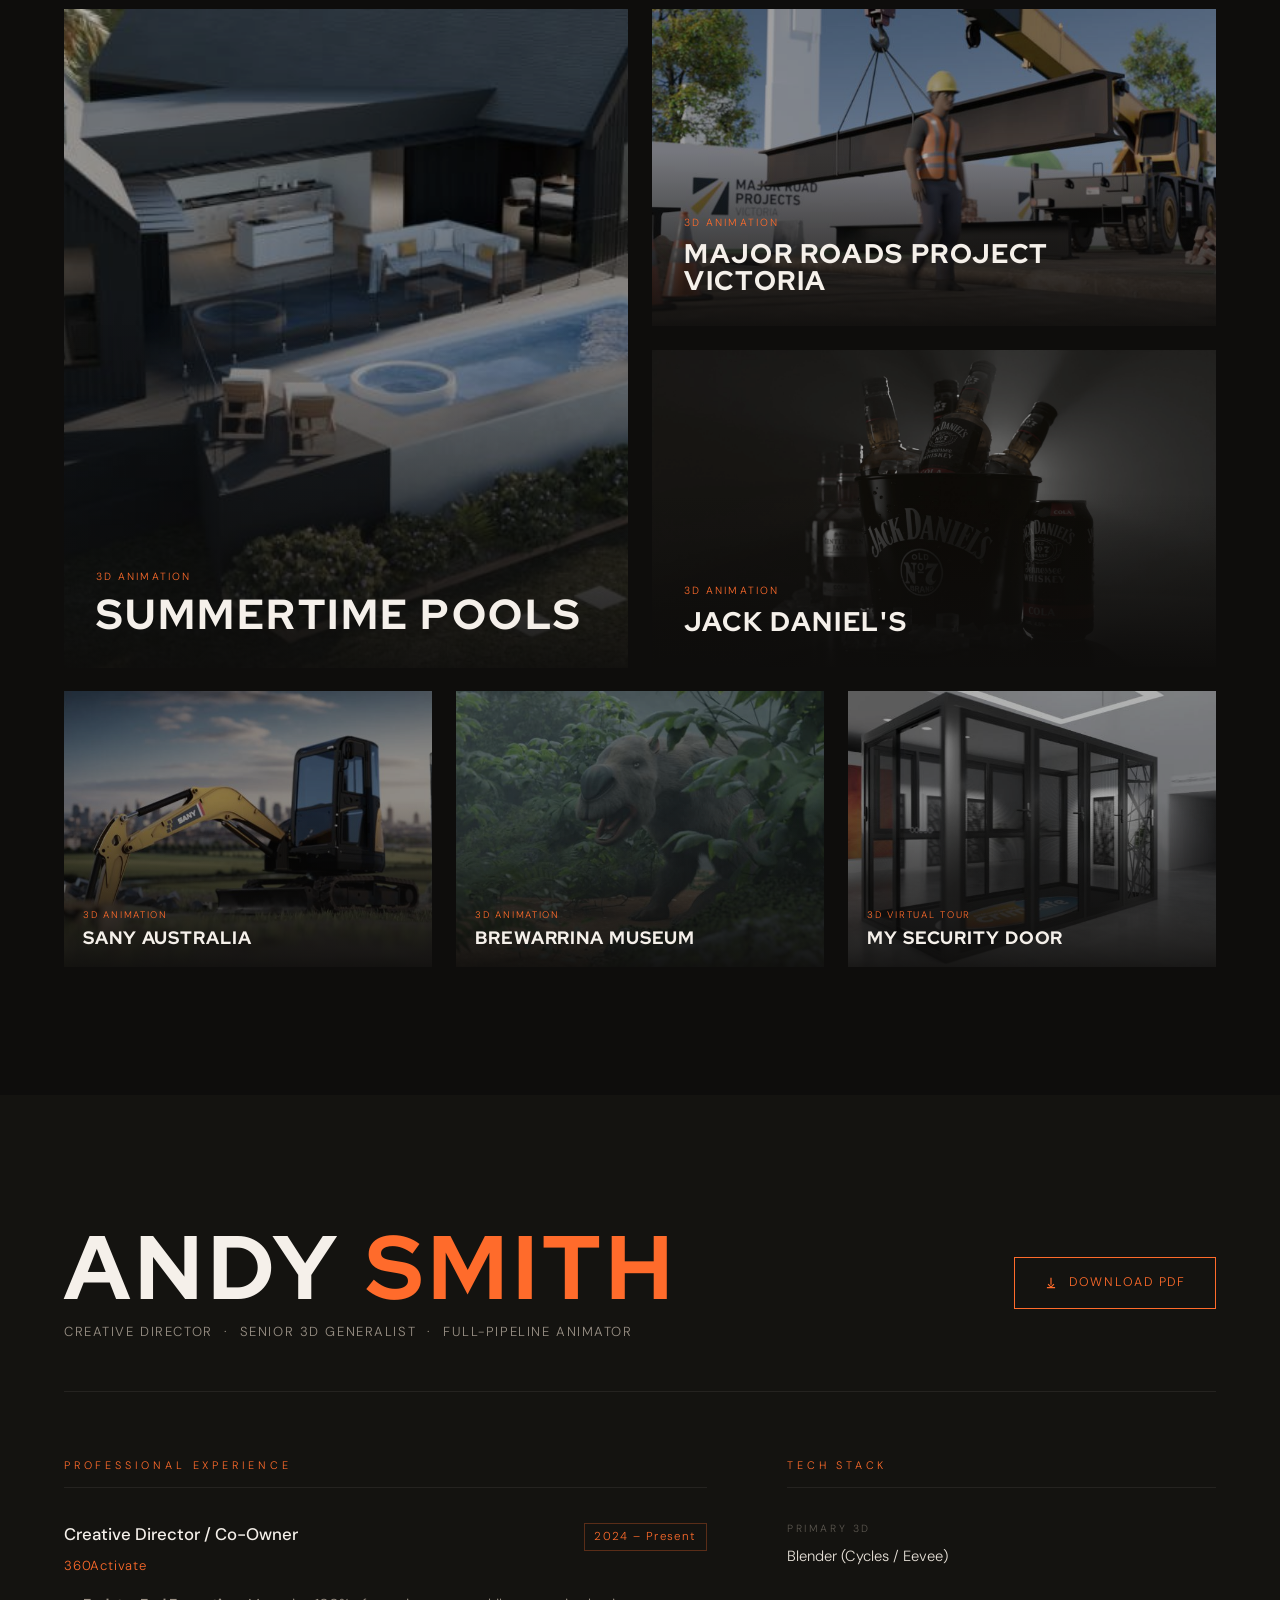
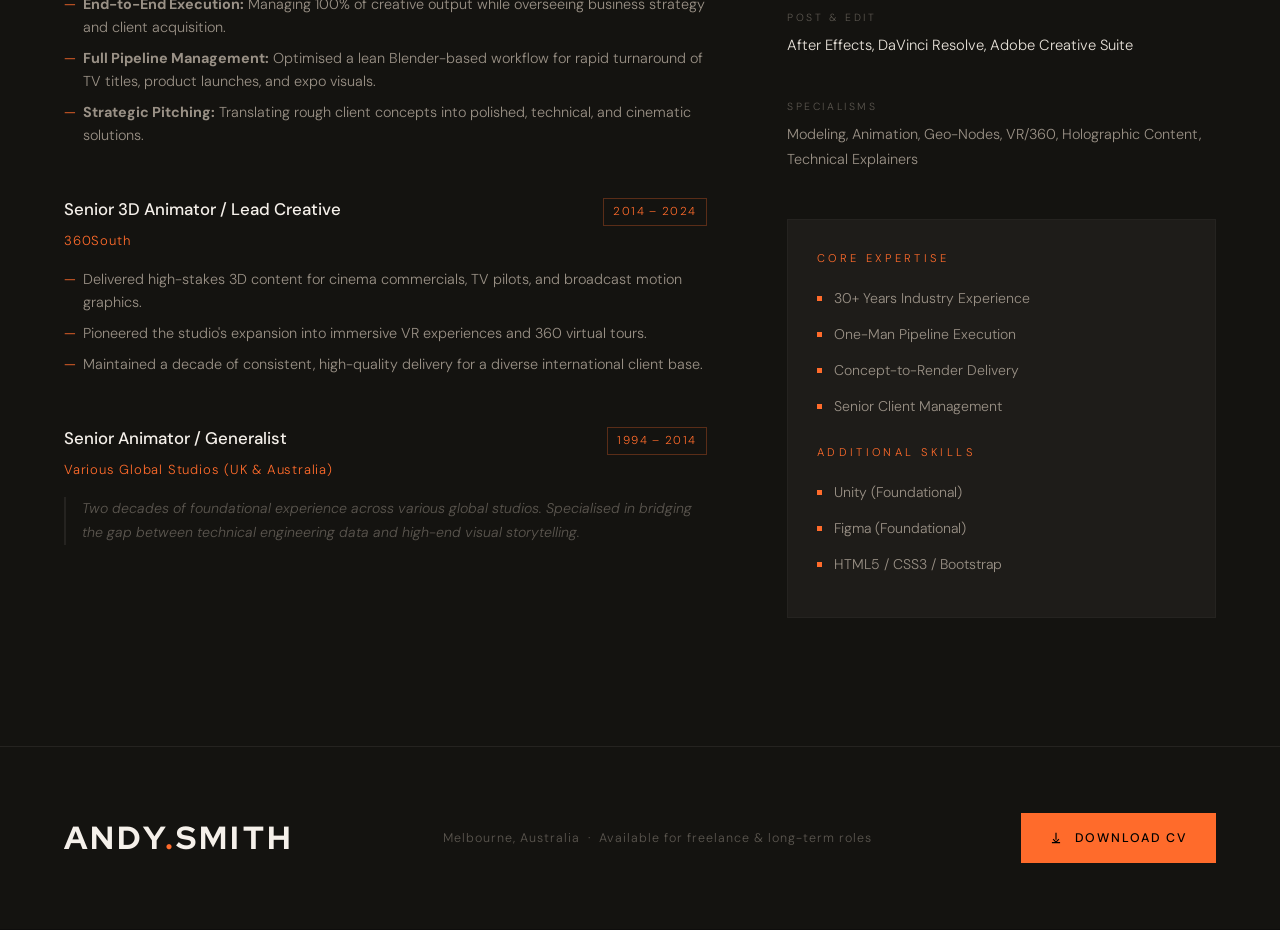
==== commit a3b2e811: "Add files via upload" ====
--- a/index.html
+++ b/index.html
@@ -238,6 +238,134 @@
       text-transform: none;
     }
 
+    /* ─── VIDEO THUMBNAIL & LIGHTBOX ────────────────────────── */
+    .video-thumb {
+      position: relative;
+      aspect-ratio: 16/9;
+      cursor: pointer;
+      overflow: hidden;
+      background: var(--surface);
+    }
+
+    .video-thumb-img {
+      width: 100%;
+      height: 100%;
+      object-fit: cover;
+      display: block;
+      transition: transform 0.6s cubic-bezier(0.25, 0.46, 0.45, 0.94),
+                  filter 0.4s ease;
+      filter: brightness(0.75);
+    }
+    .video-thumb:hover .video-thumb-img {
+      transform: scale(1.03);
+      filter: brightness(0.55);
+    }
+
+    .video-thumb-overlay {
+      position: absolute;
+      inset: 0;
+      background: linear-gradient(to top, rgba(14,13,12,0.5) 0%, transparent 60%);
+      pointer-events: none;
+    }
+
+    .video-play-btn {
+      position: absolute;
+      top: 50%;
+      left: 50%;
+      transform: translate(-50%, -50%) scale(1);
+      width: 72px;
+      height: 72px;
+      border: 2px solid rgba(255,255,255,0.9);
+      border-radius: 50%;
+      display: flex;
+      align-items: center;
+      justify-content: center;
+      color: var(--white);
+      transition: transform 0.3s ease, background 0.3s ease, border-color 0.3s ease;
+    }
+    .video-play-btn svg {
+      width: 24px;
+      height: 24px;
+      margin-left: 4px;
+    }
+    .video-thumb:hover .video-play-btn {
+      transform: translate(-50%, -50%) scale(1.1);
+      background: var(--orange);
+      border-color: var(--orange);
+    }
+
+    .video-thumb-label {
+      position: absolute;
+      bottom: 1.5rem;
+      left: 50%;
+      transform: translateX(-50%);
+      font-size: 0.72rem;
+      letter-spacing: 0.25em;
+      text-transform: uppercase;
+      color: rgba(255,255,255,0.6);
+      transition: color 0.3s;
+      white-space: nowrap;
+    }
+    .video-thumb:hover .video-thumb-label { color: var(--white); }
+
+    /* Lightbox */
+    .lightbox {
+      position: fixed;
+      inset: 0;
+      z-index: 1000;
+      background: rgba(0,0,0,0.95);
+      display: flex;
+      align-items: center;
+      justify-content: center;
+      opacity: 0;
+      pointer-events: none;
+      transition: opacity 0.4s ease;
+    }
+    .lightbox.open {
+      opacity: 1;
+      pointer-events: all;
+    }
+
+    .lightbox-close {
+      position: absolute;
+      top: 1.5rem;
+      right: 1.5rem;
+      width: 44px;
+      height: 44px;
+      background: none;
+      border: 1px solid rgba(255,255,255,0.2);
+      color: var(--white);
+      cursor: pointer;
+      display: flex;
+      align-items: center;
+      justify-content: center;
+      transition: border-color 0.3s, background 0.3s;
+      z-index: 2;
+    }
+    .lightbox-close:hover { border-color: var(--orange); background: var(--orange); color: #000; }
+    .lightbox-close svg { width: 18px; height: 18px; }
+
+    .lightbox-inner {
+      width: 90vw;
+      max-width: 1100px;
+      transform: scale(0.95);
+      transition: transform 0.4s cubic-bezier(0.22, 1, 0.36, 1);
+    }
+    .lightbox.open .lightbox-inner { transform: scale(1); }
+
+    .lightbox-video {
+      position: relative;
+      aspect-ratio: 16/9;
+      background: #000;
+    }
+    .lightbox-video iframe {
+      position: absolute;
+      inset: 0;
+      width: 100%;
+      height: 100%;
+      border: none;
+    }
+
     /* ─── SHOWREEL ───────────────────────────────────────────── */
     #showreel {
       padding: 8rem 4rem;
@@ -790,6 +918,8 @@
       .nav-link { display: none; }
       .nav-email span { display: none; }
       .nav-email { padding: 0.55rem 0.7rem; gap: 0; }
+      .project-card-title,
+      .project-card:nth-child(1) .project-card-title { font-size: 1.1rem; }
     }
     /* ─── HERO CAROUSEL ──────────────────────────────────────── */
     .hero-carousel {
@@ -911,16 +1041,33 @@
     <div class="showreel-inner">
       <div class="showreel-header">
         <div>
-          <div class="section-label">Reel 2024</div>
+          <div class="section-label">Reel 2026</div>
           <h2 class="section-title" style="margin-bottom:0">Showreel</h2>
         </div>
         <div class="video-corner">3D Animation &amp; Motion</div>
       </div>
-      <div class="video-frame">
-        <iframe src="https://player.vimeo.com/video/1165237565" allowfullscreen></iframe>
+      <div class="video-thumb" onclick="openLightbox()">
+        <img src="assets/img/videothumb.webp" alt="Andy Smith Showreel 2026" class="video-thumb-img">
+        <div class="video-thumb-overlay"></div>
+        <div class="video-play-btn">
+          <svg viewBox="0 0 24 24" fill="currentColor"><polygon points="5,3 19,12 5,21"/></svg>
+        </div>
+        <div class="video-thumb-label">Play Showreel</div>
       </div>
     </div>
   </section>
+
+  <!-- LIGHTBOX -->
+  <div class="lightbox" id="lightbox" onclick="closeLightbox(event)">
+    <button class="lightbox-close" onclick="closeLightbox()">
+      <svg viewBox="0 0 24 24" fill="none" stroke="currentColor" stroke-width="2"><line x1="18" y1="6" x2="6" y2="18"/><line x1="6" y1="6" x2="18" y2="18"/></svg>
+    </button>
+    <div class="lightbox-inner">
+      <div class="lightbox-video">
+        <iframe id="lightbox-iframe" src="" allowfullscreen allow="autoplay"></iframe>
+      </div>
+    </div>
+  </div>
 
   <!-- ABOUT -->
   <section id="about">
@@ -1140,7 +1287,29 @@
   </footer>
 
   <script>
-    // ─── HERO CAROUSEL ────────────────────────────────────────
+    // ─── LIGHTBOX ─────────────────────────────────────────────
+    const lightbox = document.getElementById('lightbox');
+    const iframe   = document.getElementById('lightbox-iframe');
+    const videoSrc = 'https://player.vimeo.com/video/1165237565?autoplay=1&color=FF6B2B';
+
+    function openLightbox() {
+      iframe.src = videoSrc;
+      lightbox.classList.add('open');
+      document.body.style.overflow = 'hidden';
+    }
+
+    function closeLightbox(e) {
+      if (e && e.target !== lightbox && !e.target.closest('.lightbox-close')) return;
+      lightbox.classList.remove('open');
+      iframe.src = '';
+      document.body.style.overflow = '';
+    }
+
+    document.addEventListener('keydown', e => {
+      if (e.key === 'Escape') closeLightbox();
+    });
+
+    
     const slides = document.querySelectorAll('.hero-slide');
     const dots   = document.querySelectorAll('.hero-dot');
     let current  = 0;
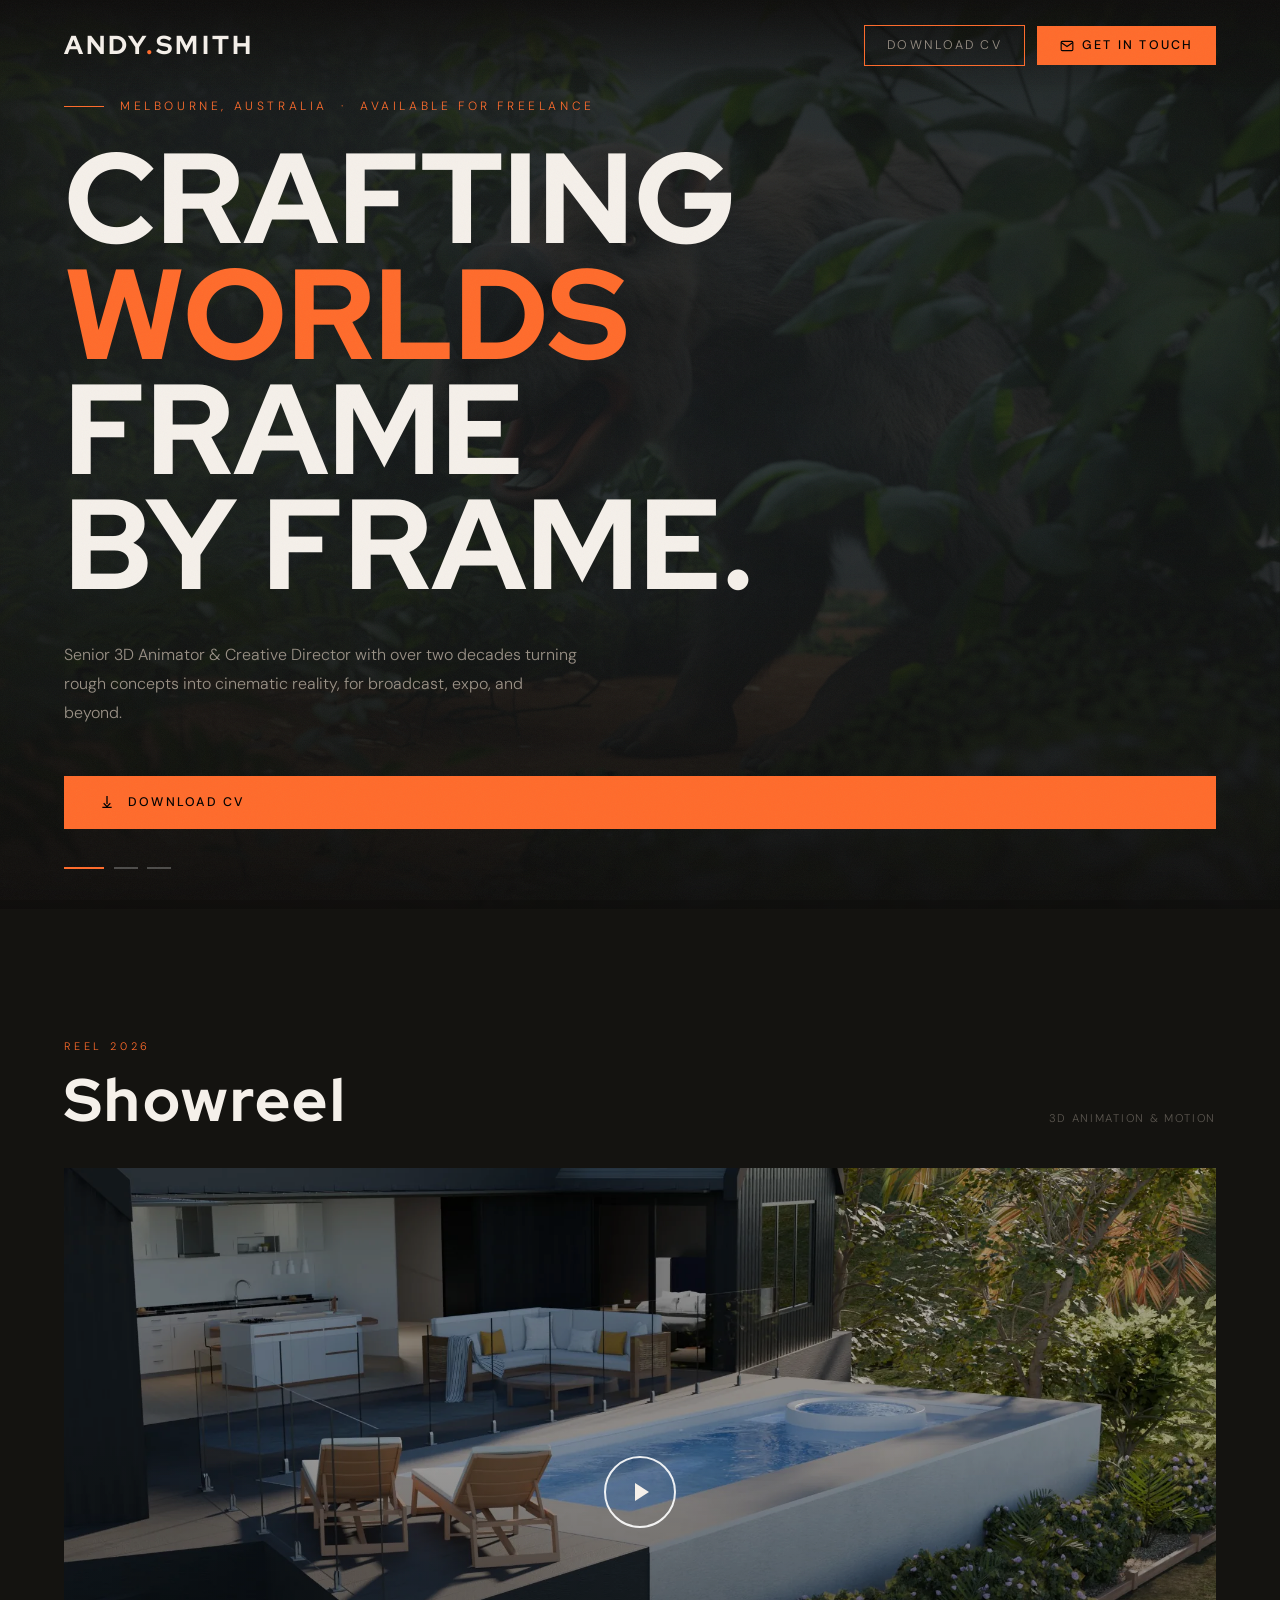
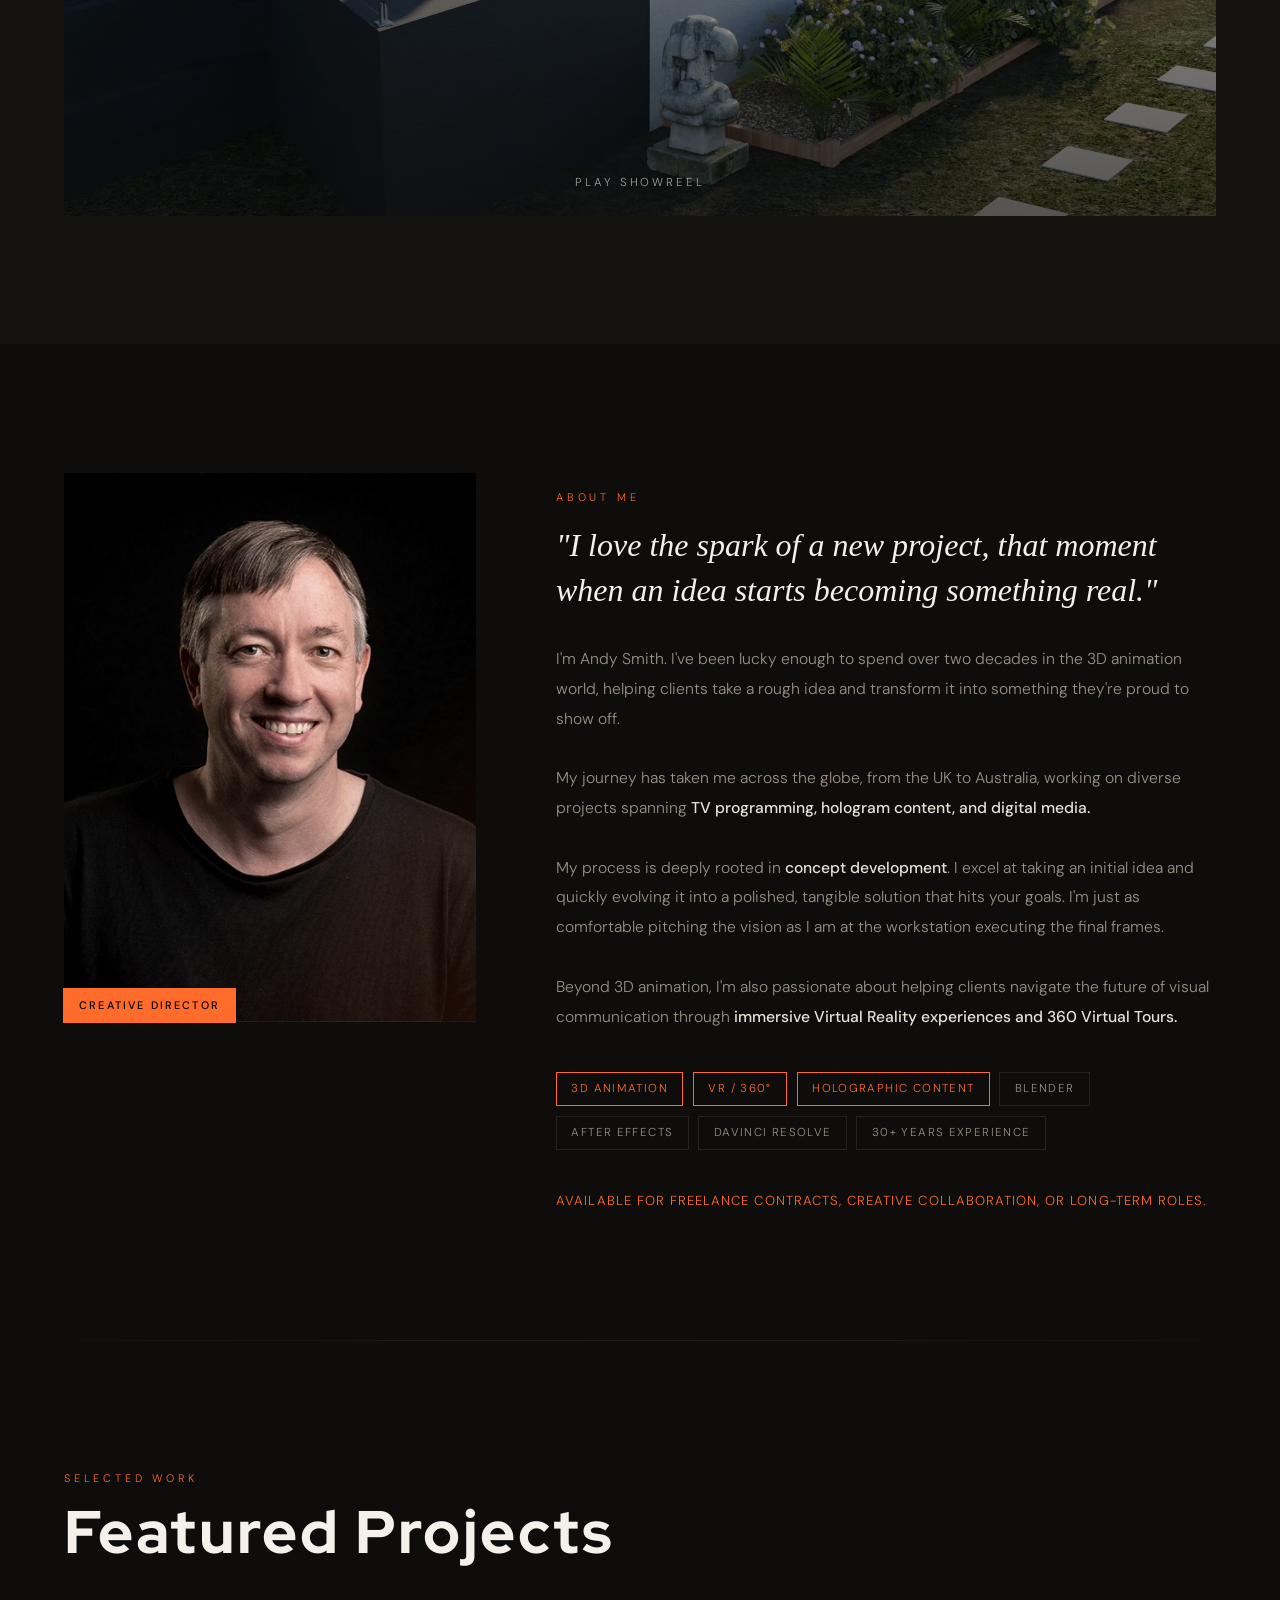
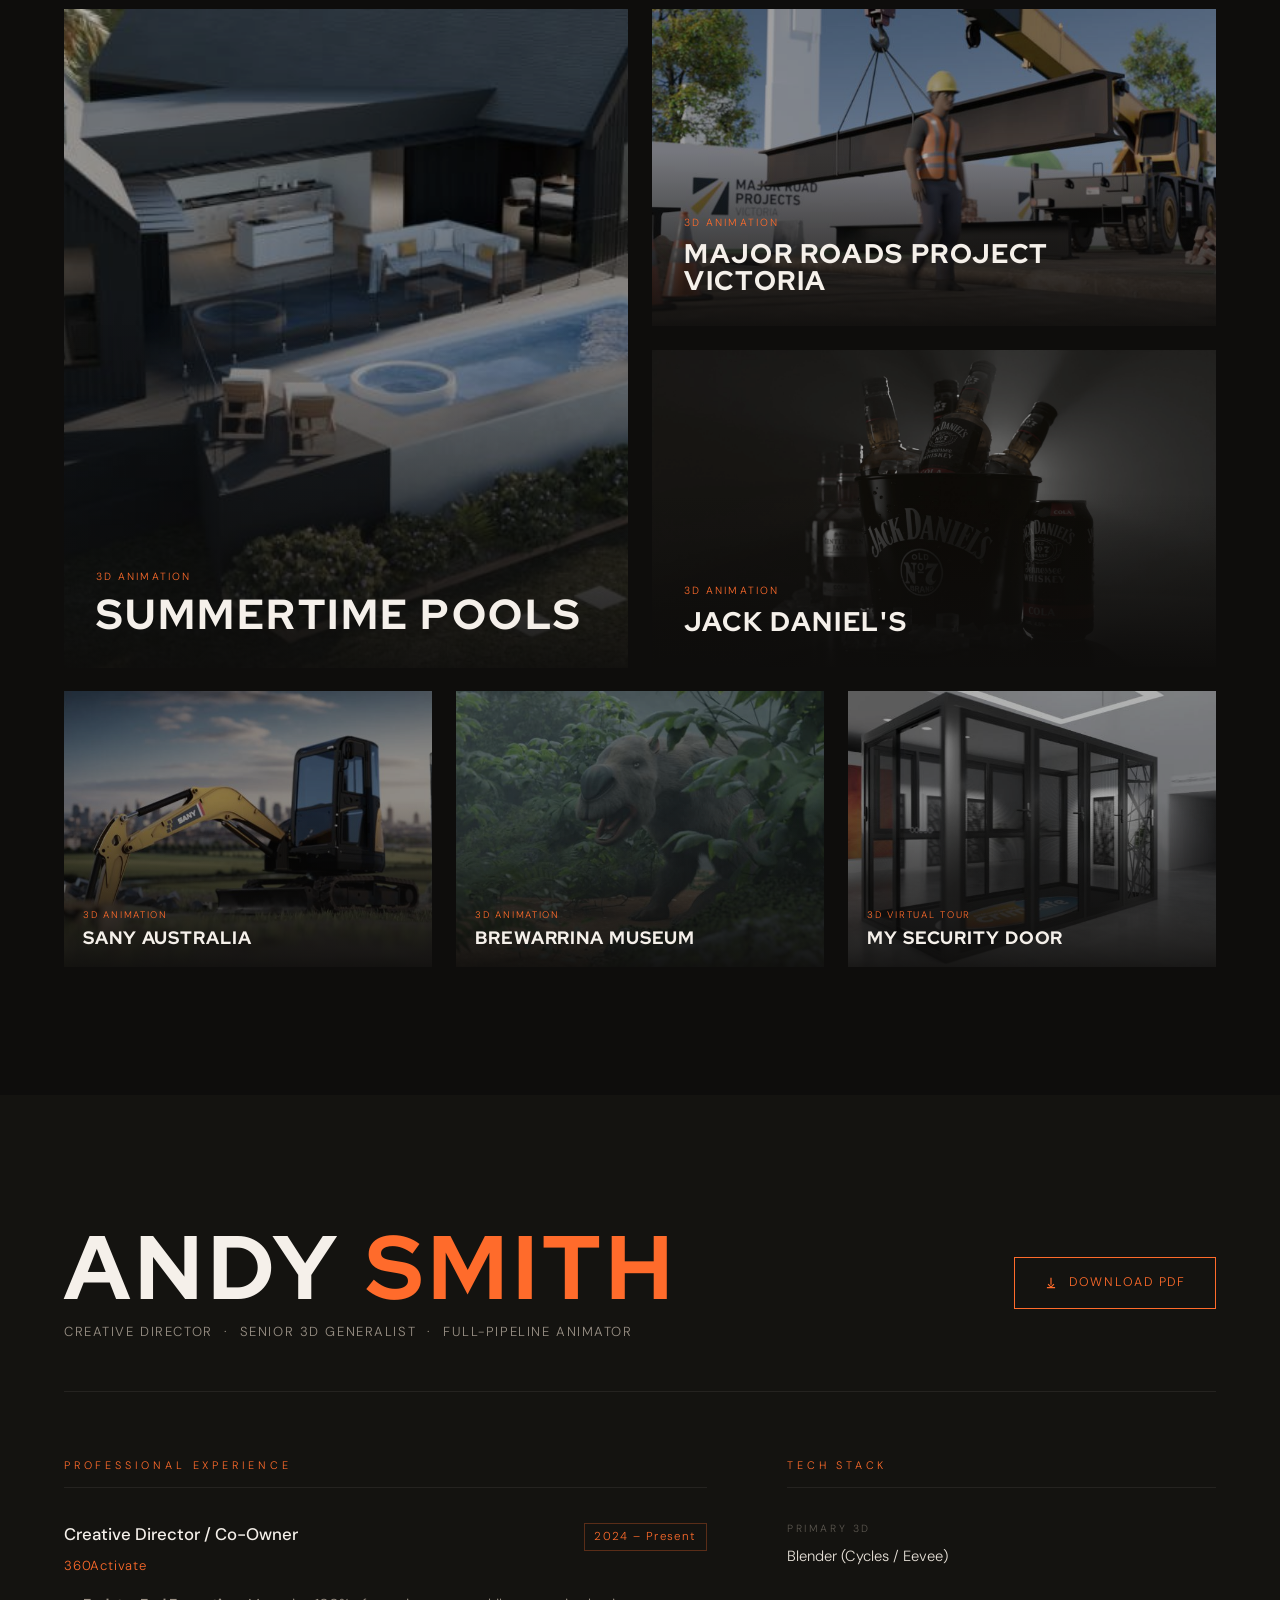
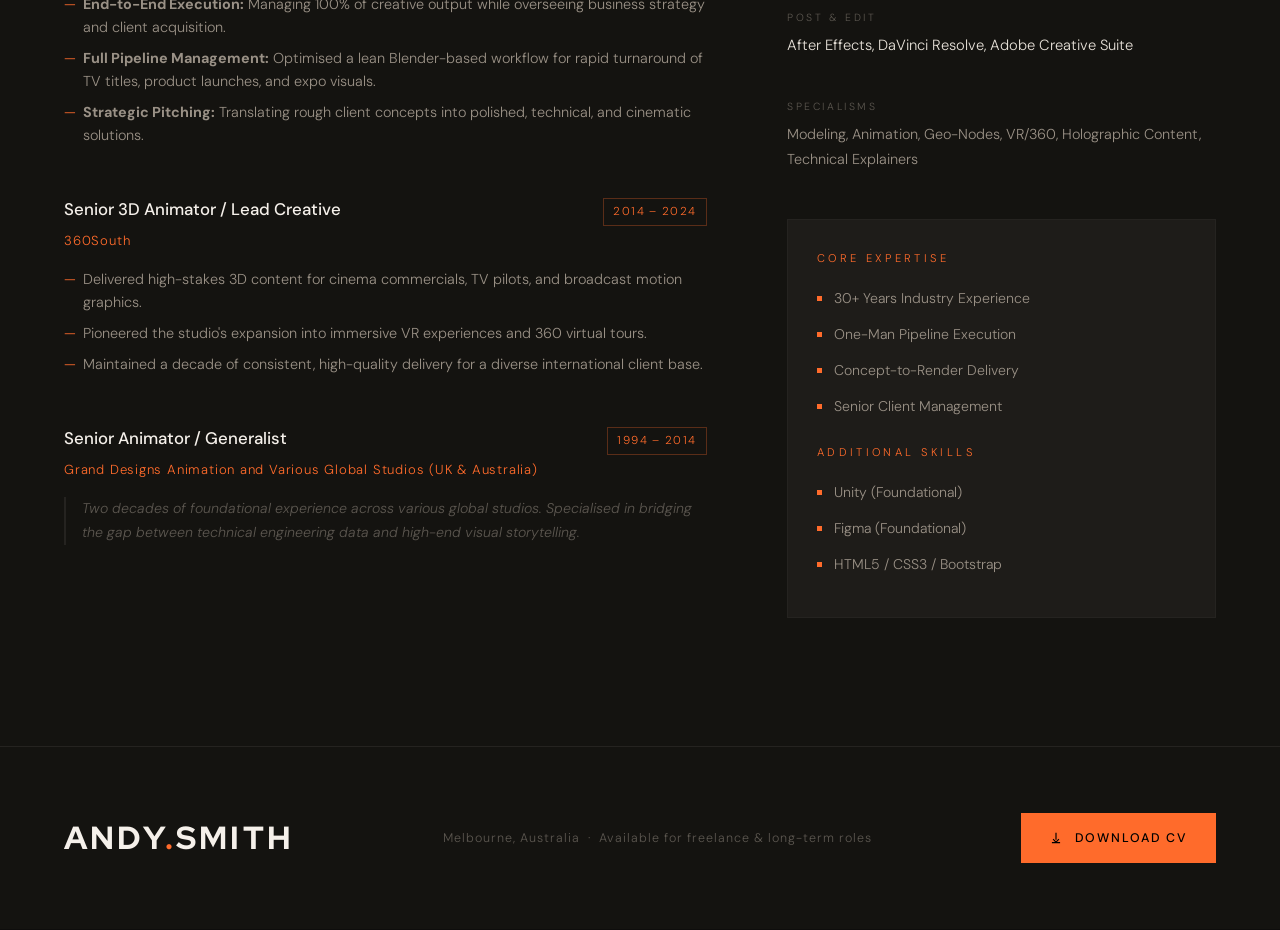
==== commit f83bdb91: "Add files via upload" ====
--- a/index.html
+++ b/index.html
@@ -920,12 +920,19 @@
       .nav-email { padding: 0.55rem 0.7rem; gap: 0; }
       .project-card-title,
       .project-card:nth-child(1) .project-card-title { font-size: 1.1rem; }
+      .reveal-up, .reveal-left, .reveal-fade {
+        opacity: 1 !important;
+        transform: none !important;
+        transition: none !important;
+      }
     }
     /* ─── HERO CAROUSEL ──────────────────────────────────────── */
     .hero-carousel {
       position: absolute;
       inset: 0;
       z-index: 0;
+      contain: strict;
+      transform: translateZ(0);
     }
 
     .hero-slide {
@@ -934,22 +941,21 @@
       background-size: cover;
       background-position: center;
       opacity: 0;
-      transform: scale(1.04);
-      transition: opacity 1.6s cubic-bezier(0.4, 0, 0.2, 1),
-                  transform 6s cubic-bezier(0.4, 0, 0.2, 1);
-      will-change: opacity, transform;
+      transform: translateZ(0);
+      transition: opacity 1.6s cubic-bezier(0.4, 0, 0.2, 1);
+      will-change: opacity;
+      backface-visibility: hidden;
     }
 
     .hero-slide.active {
       opacity: 0.5;
-      transform: scale(1);
+      transform: translateZ(0);
     }
 
     .hero-slide.leaving {
       opacity: 0;
-      transform: scale(0.98);
-      transition: opacity 1.6s cubic-bezier(0.4, 0, 0.2, 1),
-                  transform 1.6s cubic-bezier(0.4, 0, 0.2, 1);
+      transform: translateZ(0);
+      transition: opacity 1.6s cubic-bezier(0.4, 0, 0.2, 1);
     }
 
     .hero-overlay {
@@ -1236,7 +1242,7 @@
               <div class="exp-title">Senior Animator / Generalist</div>
               <div class="exp-date">1994 – 2014</div>
             </div>
-            <div class="exp-company">Various Global Studios (UK &amp; Australia)</div>
+            <div class="exp-company">Grand Designs Animation and Various Global Studios (UK &amp; Australia)</div>
             <p class="exp-note">
               Two decades of foundational experience across various global studios. Specialised in bridging the gap between technical engineering data and high-end visual storytelling.
             </p>
@@ -1345,12 +1351,18 @@
         transition: opacity 0.9s cubic-bezier(0.22, 1, 0.36, 1),
                     transform 0.9s cubic-bezier(0.22, 1, 0.36, 1);
         will-change: opacity, transform;
+        transform: translateZ(0);
+        backface-visibility: hidden;
       }
-      .reveal-up   { transform: translateY(36px); }
-      .reveal-left { transform: translateX(-32px); }
-      .reveal-fade { transform: none; }
+      .reveal-up   { transform: translateY(36px) translateZ(0); }
+      .reveal-left { transform: translateX(-32px) translateZ(0); }
+      .reveal-fade { transform: translateZ(0); }
       .reveal-up.in, .reveal-left.in, .reveal-fade.in {
-        opacity: 1; transform: none;
+        opacity: 1; transform: translateZ(0);
+      }
+      @media (max-width: 600px) {
+        .reveal-up   { transform: translateY(16px) translateZ(0); }
+        .reveal-left { transform: translateX(-16px) translateZ(0); }
       }
       .projects-grid .project-card:nth-child(2) { transition-delay: 0.1s !important; }
       .projects-grid .project-card:nth-child(3) { transition-delay: 0.2s !important; }
